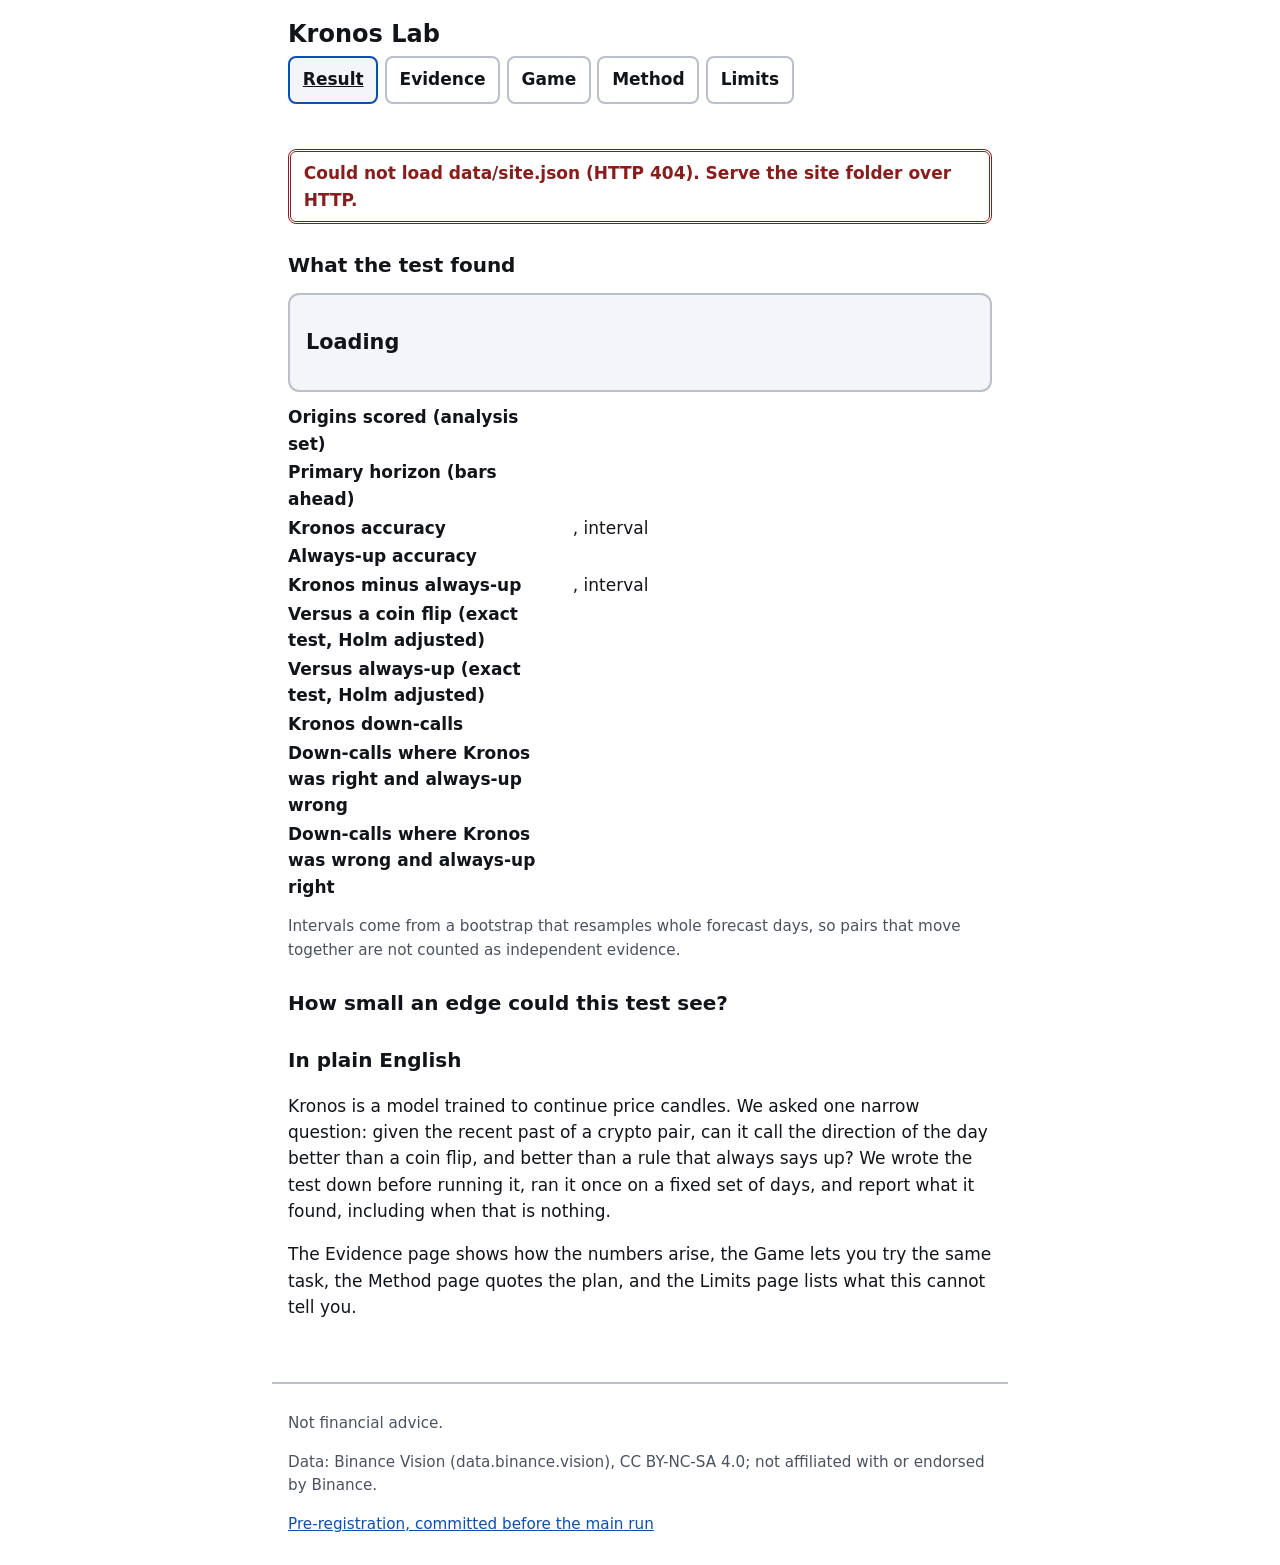
==== site/index.html @ 2440e0bf "Phase 5: static site against synthetic data Co-Authored-By: Claude Sonnet 5.5 <noreply@anthropic.com" ====
<!doctype html>
<html lang="en">
<head>
  <meta charset="utf-8">
  <meta name="viewport" content="width=device-width, initial-scale=1">
  <meta name="color-scheme" content="light dark">
  <title>Kronos Lab: result</title>
  <link rel="stylesheet" href="style.css">
  <script src="js/config.js" defer></script>
  <script src="js/common.js" defer></script>
  <script src="js/index.js" defer></script>
</head>
<body>
  <div id="synthetic-banner" role="status" hidden></div>
  <header class="site">
    <h1>Kronos Lab</h1>
    <nav aria-label="Pages">
    <a href="index.html" aria-current="page">Result</a>
    <a href="evidence.html">Evidence</a>
    <a href="game.html">Game</a>
    <a href="method.html">Method</a>
    <a href="limits.html">Limits</a>
    </nav>
  </header>
  <main>
    <p id="load-error" class="warn" role="alert" hidden></p>

    <section aria-labelledby="h-result">
      <h2 id="h-result">What the test found</h2>
      <div class="card" aria-live="polite">
        <p class="headline" id="headline-text">Loading</p>
        <p class="warn" id="underpowered" hidden>Underpowered: too few usable origins to detect small effects. Read every result with that in mind.</p>
        <p class="small" id="not-ruled-out" hidden></p>
      </div>
      <dl class="stats">
        <dt>Origins scored (analysis set)</dt><dd data-bind="headline.n" data-fmt="int"></dd>
        <dt>Primary horizon (bars ahead)</dt><dd data-bind="protocol.primary_horizon"></dd>
        <dt>Kronos accuracy</dt><dd><span data-bind="primary.accuracy" data-fmt="pct"></span>, interval <span data-bind="primary.ci_accuracy" data-fmt="ci"></span></dd>
        <dt>Always-up accuracy</dt><dd data-bind="primary.always_up_accuracy" data-fmt="pct"></dd>
        <dt>Kronos minus always-up</dt><dd><span data-bind="primary.accuracy_diff" data-fmt="pp"></span>, interval <span data-bind="primary.ci_diff" data-fmt="cipp"></span></dd>
        <dt>Versus a coin flip (exact test, Holm adjusted)</dt><dd data-bind="primary.p_h1_holm" data-fmt="p"></dd>
        <dt>Versus always-up (exact test, Holm adjusted)</dt><dd data-bind="primary.p_h2_holm" data-fmt="p"></dd>
        <dt>Kronos down-calls</dt><dd data-bind="headline.D" data-fmt="int"></dd>
        <dt>Down-calls where Kronos was right and always-up wrong</dt><dd data-bind="primary.discordant_kronos_right_alwaysup_wrong" data-fmt="int"></dd>
        <dt>Down-calls where Kronos was wrong and always-up right</dt><dd data-bind="primary.discordant_kronos_wrong_alwaysup_right" data-fmt="int"></dd>
      </dl>
      <p class="small">Intervals come from a bootstrap that resamples whole forecast days, so pairs that move together are not counted as independent evidence.</p>
    </section>
    <section aria-labelledby="h-power">
      <h2 id="h-power">How small an edge could this test see?</h2>
      <div id="power-table"></div>
      <p class="small" id="power-down"></p>
    </section>
    <section aria-labelledby="h-plain">
      <h2 id="h-plain">In plain English</h2>
      <p>Kronos is a model trained to continue price candles. We asked one narrow question: given the recent past of a crypto pair, can it call the direction of the day better than a coin flip, and better than a rule that always says up? We wrote the test down before running it, ran it once on a fixed set of days, and report what it found, including when that is nothing.</p>
      <p>The Evidence page shows how the numbers arise, the Game lets you try the same task, the Method page quotes the plan, and the Limits page lists what this cannot tell you.</p>
    </section>

  </main>
  <footer>
    <p>Not financial advice.</p>
    <p>Data: Binance Vision (data.binance.vision), CC BY-NC-SA 4.0; not affiliated with or endorsed by Binance.</p>
    <p><a data-prereg href="#">Pre-registration, committed before the main run</a></p>
  </footer>
</body>
</html>
---- site/style.css ----
/* Kronos Lab: mobile first, no external fonts or resources. Colours are never the only signal (dash patterns, labels). */
:root {
  --bg: #ffffff; --fg: #111418; --muted: #4a5260; --card: #f3f5f8; --line: #b9c0cc;
  --accent: #0b4fb3; --warn: #8a1c1c; --ok: #14633a;
  --c-kronos: #0b4fb3; --c-actual: #b3470b; --c-band: #8c97a8; --c-sample: #7a8aa8;
  --banner-bg: #b00020; --banner-fg: #ffffff;
}
@media (prefers-color-scheme: dark) {
  :root {
    --bg: #0e1116; --fg: #f1f3f6; --muted: #aab3c2; --card: #1a1f27; --line: #4b5563;
    --accent: #7db2ff; --warn: #ff9b9b; --ok: #7fd9a6;
    --c-kronos: #7db2ff; --c-actual: #ffb27a; --c-band: #9aa6b8; --c-sample: #8d9bb8;
    --banner-bg: #ff5470; --banner-fg: #1a0008;
  }
}
* { box-sizing: border-box; }
html { -webkit-text-size-adjust: 100%; }
body { margin: 0; background: var(--bg); color: var(--fg); font: 1.0625rem/1.55 system-ui, -apple-system, "Segoe UI", Roboto, sans-serif; overflow-wrap: anywhere; }
body.has-banner { padding-top: 3.2rem; }
#synthetic-banner { position: fixed; top: 0; left: 0; right: 0; z-index: 10; padding: .6rem .8rem; text-align: center; font-weight: 800; letter-spacing: .02em;
  background: var(--banner-bg); color: var(--banner-fg); border-bottom: 3px solid var(--fg); }
#synthetic-banner[hidden] { display: none; }
header.site, main, footer { max-width: 46rem; margin: 0 auto; padding: .8rem 1rem; }
header.site h1 { margin: .4rem 0 .2rem; font-size: 1.5rem; line-height: 1.25; }
nav { display: flex; flex-wrap: wrap; gap: .4rem; margin: .4rem 0 .2rem; }
nav a { display: inline-block; min-height: 44px; padding: .55rem .8rem; border: 2px solid var(--line); border-radius: .5rem; color: var(--fg); text-decoration: none; font-weight: 600; }
nav a[aria-current="page"] { border-color: var(--accent); background: var(--card); text-decoration: underline; }
a { color: var(--accent); }
h2 { font-size: 1.25rem; margin: 1.6rem 0 .5rem; }
h3 { font-size: 1.05rem; margin: 1.1rem 0 .3rem; }
.card { background: var(--card); border: 2px solid var(--line); border-radius: .7rem; padding: .8rem 1rem; margin: .8rem 0; }
.headline { font-size: 1.3rem; font-weight: 800; line-height: 1.3; }
.badge { display: inline-block; padding: .05rem .5rem; margin-left: .4rem; border: 2px dashed var(--muted); border-radius: .4rem; font-size: .85rem; font-weight: 700; color: var(--muted); white-space: nowrap; }
.badge.primary { border-style: solid; color: var(--ok); }
.warn { border: 3px double var(--warn); color: var(--warn); font-weight: 800; padding: .5rem .8rem; border-radius: .5rem; }
.warn[hidden], [hidden] { display: none !important; }
dl.stats { display: grid; grid-template-columns: 1fr; gap: .15rem .8rem; margin: .4rem 0; }
dl.stats dt { font-weight: 700; margin-top: .45rem; }
dl.stats dd { margin: 0; }
.tablewrap { overflow-x: auto; -webkit-overflow-scrolling: touch; }
table { border-collapse: collapse; width: 100%; font-size: .95rem; }
th, td { border: 1px solid var(--line); padding: .35rem .5rem; text-align: left; vertical-align: top; }
th { background: var(--card); }
td.num, th.num { text-align: right; font-variant-numeric: tabular-nums; }
tr.primary-row td { font-weight: 700; }
select, button, .btn { font: inherit; color: var(--fg); background: var(--bg); border: 2px solid var(--fg); border-radius: .6rem; min-height: 48px; min-width: 48px; padding: .5rem 1rem; }
button { cursor: pointer; font-weight: 800; }
button:focus-visible, select:focus-visible, a:focus-visible { outline: 4px solid var(--accent); outline-offset: 2px; }
button.call { min-width: 7rem; flex: 1 1 8rem; }
.row { display: flex; flex-wrap: wrap; gap: .6rem; margin: .6rem 0; }
svg.chart { display: block; width: 100%; height: auto; background: var(--bg); border: 2px solid var(--line); border-radius: .5rem; }
svg text { fill: var(--fg); font: .8rem system-ui, sans-serif; }
svg .axis { stroke: var(--muted); stroke-width: 1; }
svg .grid { stroke: var(--line); stroke-width: 1; stroke-dasharray: 1 4; }
svg .s-sample { fill: none; stroke: var(--c-sample); stroke-width: 1.2; stroke-dasharray: 2 3; opacity: .85; }
svg .s-mean { fill: none; stroke: var(--c-kronos); stroke-width: 3.2; }
svg .s-actual { fill: none; stroke: var(--c-actual); stroke-width: 3.2; stroke-dasharray: 9 3 2 3; }
svg .s-zero { fill: none; stroke: var(--muted); stroke-width: 1.4; stroke-dasharray: 5 4; }
svg .s-band { fill: var(--c-band); opacity: .3; stroke: none; }
svg .s-bandedge { fill: none; stroke: var(--c-band); stroke-width: 1.6; stroke-dasharray: 6 3; }
svg .s-median { fill: none; stroke: var(--c-band); stroke-width: 1.4; stroke-dasharray: 1 4; }
svg .candle-up { fill: var(--bg); stroke: var(--fg); stroke-width: 1.2; }
svg .candle-down { fill: var(--fg); stroke: var(--fg); stroke-width: 1.2; }
svg .wick { stroke: var(--fg); stroke-width: 1.2; }
svg .divider { stroke: var(--muted); stroke-width: 1.4; stroke-dasharray: 3 3; }
ul.legend { list-style: none; padding: 0; margin: .5rem 0; display: grid; gap: .3rem; }
ul.legend li { display: flex; align-items: center; gap: .6rem; }
ul.legend svg { width: 3.2rem; height: .9rem; flex: none; }
ul.legend svg line { stroke-width: 3; }
.tallies { display: grid; grid-template-columns: repeat(3, 1fr); gap: .5rem; text-align: center; }
.tallies div { border: 2px solid var(--line); border-radius: .5rem; padding: .4rem; }
.tallies strong { display: block; font-size: 1.4rem; }
footer { border-top: 2px solid var(--line); margin-top: 2rem; color: var(--muted); font-size: .95rem; }
.small { font-size: .95rem; color: var(--muted); }
@media (min-width: 40rem) { dl.stats { grid-template-columns: 17rem 1fr; } dl.stats dt { margin-top: 0; } }
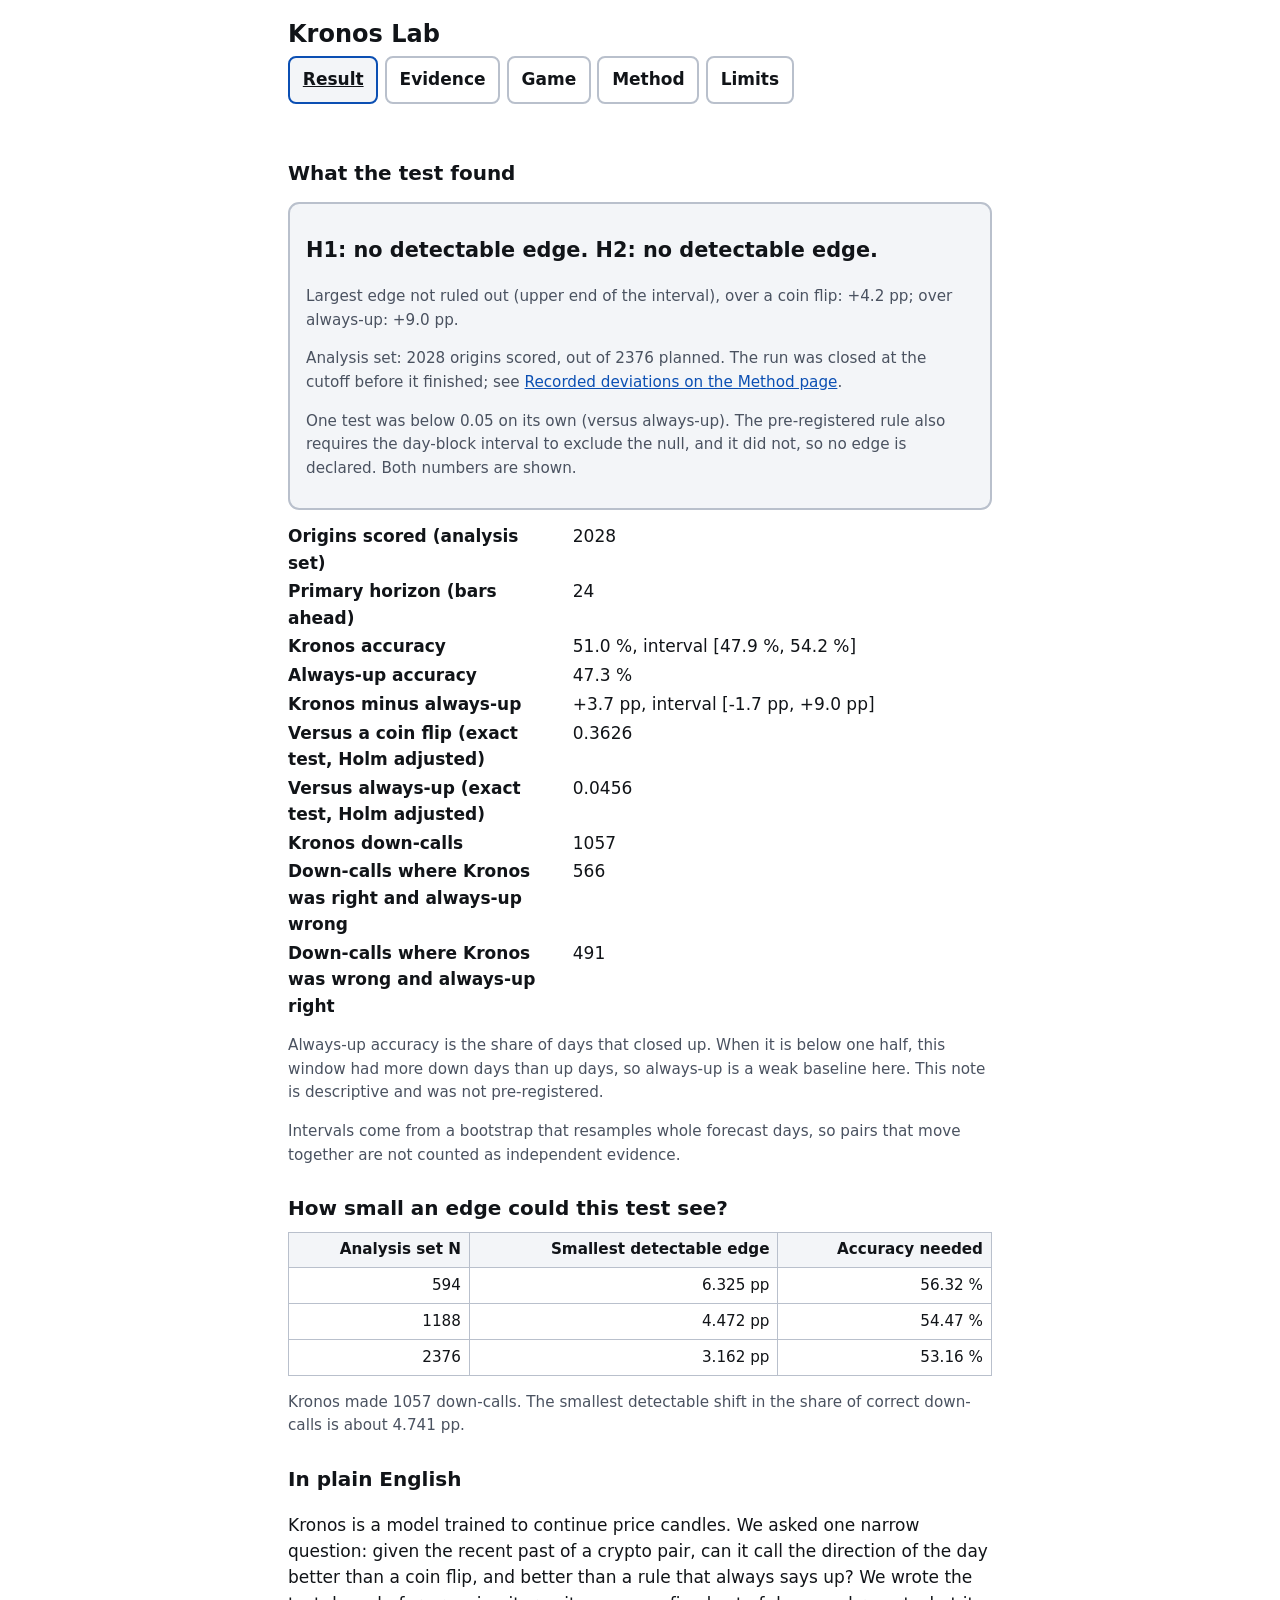
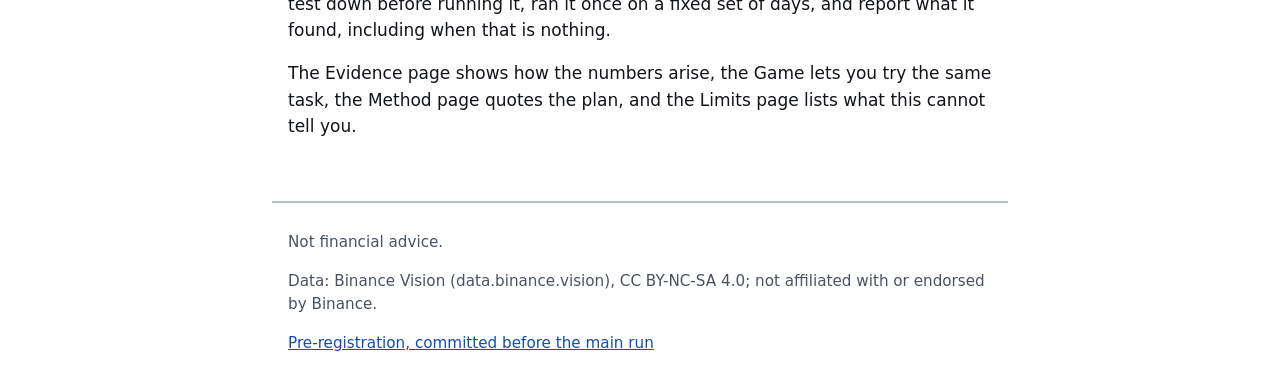
==== commit 404f1c6b: "Phase 7c: site built from real results Co-Authored-By: Claude Sonnet 5.5 <noreply@anthropic.com>" ====
--- a/site/index.html
+++ b/site/index.html
@@ -8,6 +8,7 @@
   <link rel="stylesheet" href="style.css">
   <script src="js/config.js" defer></script>
   <script src="js/common.js" defer></script>
+  <script src="js/notes.js" defer></script>
   <script src="js/index.js" defer></script>
 </head>
 <body>
@@ -31,6 +32,8 @@
         <p class="headline" id="headline-text">Loading</p>
         <p class="warn" id="underpowered" hidden>Underpowered: too few usable origins to detect small effects. Read every result with that in mind.</p>
         <p class="small" id="not-ruled-out" hidden></p>
+        <p class="small" id="analysis-set" hidden></p>
+        <p class="small" id="note-holm" hidden></p>
       </div>
       <dl class="stats">
         <dt>Origins scored (analysis set)</dt><dd data-bind="headline.n" data-fmt="int"></dd>
@@ -44,6 +47,7 @@
         <dt>Down-calls where Kronos was right and always-up wrong</dt><dd data-bind="primary.discordant_kronos_right_alwaysup_wrong" data-fmt="int"></dd>
         <dt>Down-calls where Kronos was wrong and always-up right</dt><dd data-bind="primary.discordant_kronos_wrong_alwaysup_right" data-fmt="int"></dd>
       </dl>
+      <p class="small" id="note-alwaysup" hidden></p>
       <p class="small">Intervals come from a bootstrap that resamples whole forecast days, so pairs that move together are not counted as independent evidence.</p>
     </section>
     <section aria-labelledby="h-power">
--- a/site/style.css
+++ b/site/style.css
@@ -16,8 +16,7 @@
 * { box-sizing: border-box; }
 html { -webkit-text-size-adjust: 100%; }
 body { margin: 0; background: var(--bg); color: var(--fg); font: 1.0625rem/1.55 system-ui, -apple-system, "Segoe UI", Roboto, sans-serif; overflow-wrap: anywhere; }
-body.has-banner { padding-top: 3.2rem; }
-#synthetic-banner { position: fixed; top: 0; left: 0; right: 0; z-index: 10; padding: .6rem .8rem; text-align: center; font-weight: 800; letter-spacing: .02em;
+#synthetic-banner { position: sticky; top: 0; z-index: 10; padding: .6rem .8rem; text-align: center; font-weight: 800; letter-spacing: .02em;
   background: var(--banner-bg); color: var(--banner-fg); border-bottom: 3px solid var(--fg); }
 #synthetic-banner[hidden] { display: none; }
 header.site, main, footer { max-width: 46rem; margin: 0 auto; padding: .8rem 1rem; }
@@ -37,7 +36,12 @@
 dl.stats { display: grid; grid-template-columns: 1fr; gap: .15rem .8rem; margin: .4rem 0; }
 dl.stats dt { font-weight: 700; margin-top: .45rem; }
 dl.stats dd { margin: 0; }
-.tablewrap { overflow-x: auto; -webkit-overflow-scrolling: touch; }
+.tablewrap { overflow-x: auto; -webkit-overflow-scrolling: touch; max-width: 100%; }
+main { min-width: 0; }
+table.wide { min-width: 36rem; }
+table.wide th, table.wide td { white-space: nowrap; }
+table.sticky-first th:first-child, table.sticky-first td:first-child { position: sticky; left: 0; background: var(--card); z-index: 1; border-right: 2px solid var(--line); }
+.mono { font-family: ui-monospace, SFMono-Regular, Menlo, Consolas, monospace; font-size: .85rem; overflow-wrap: anywhere; }
 table { border-collapse: collapse; width: 100%; font-size: .95rem; }
 th, td { border: 1px solid var(--line); padding: .35rem .5rem; text-align: left; vertical-align: top; }
 th { background: var(--card); }
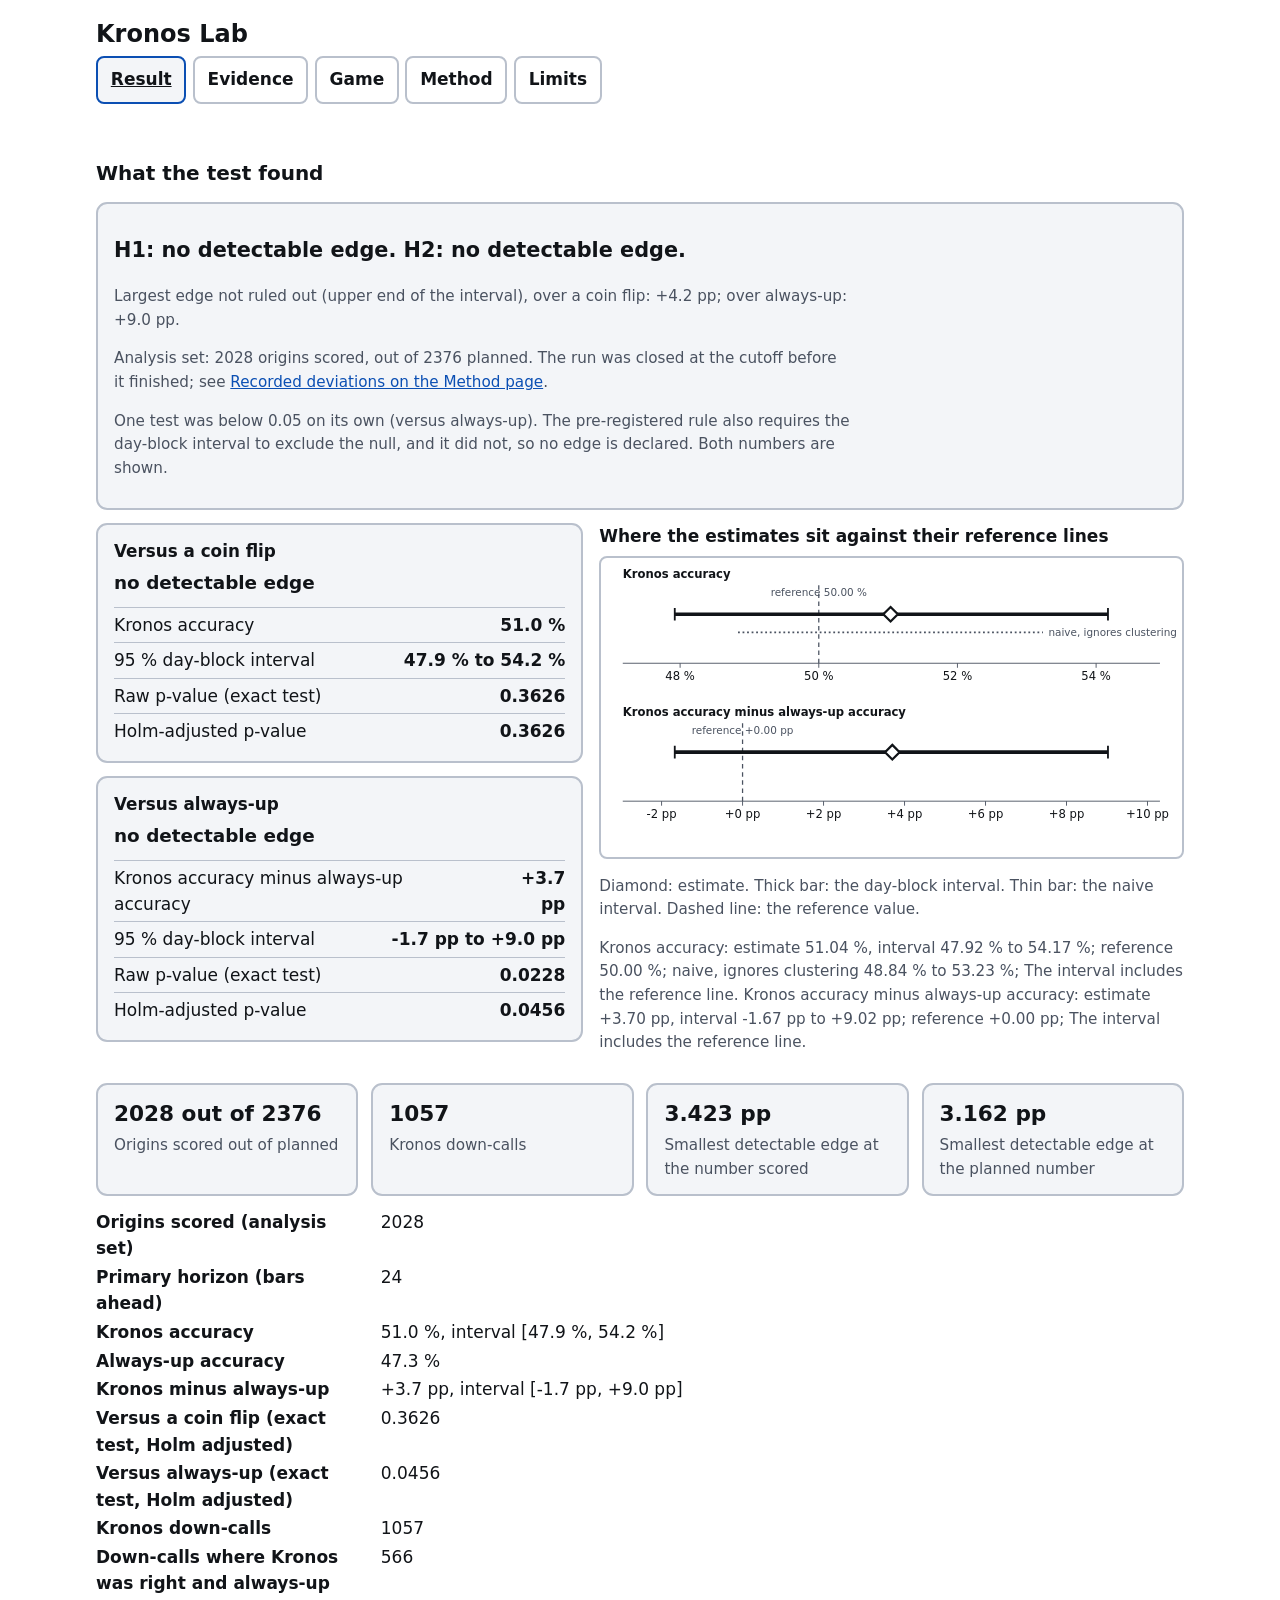
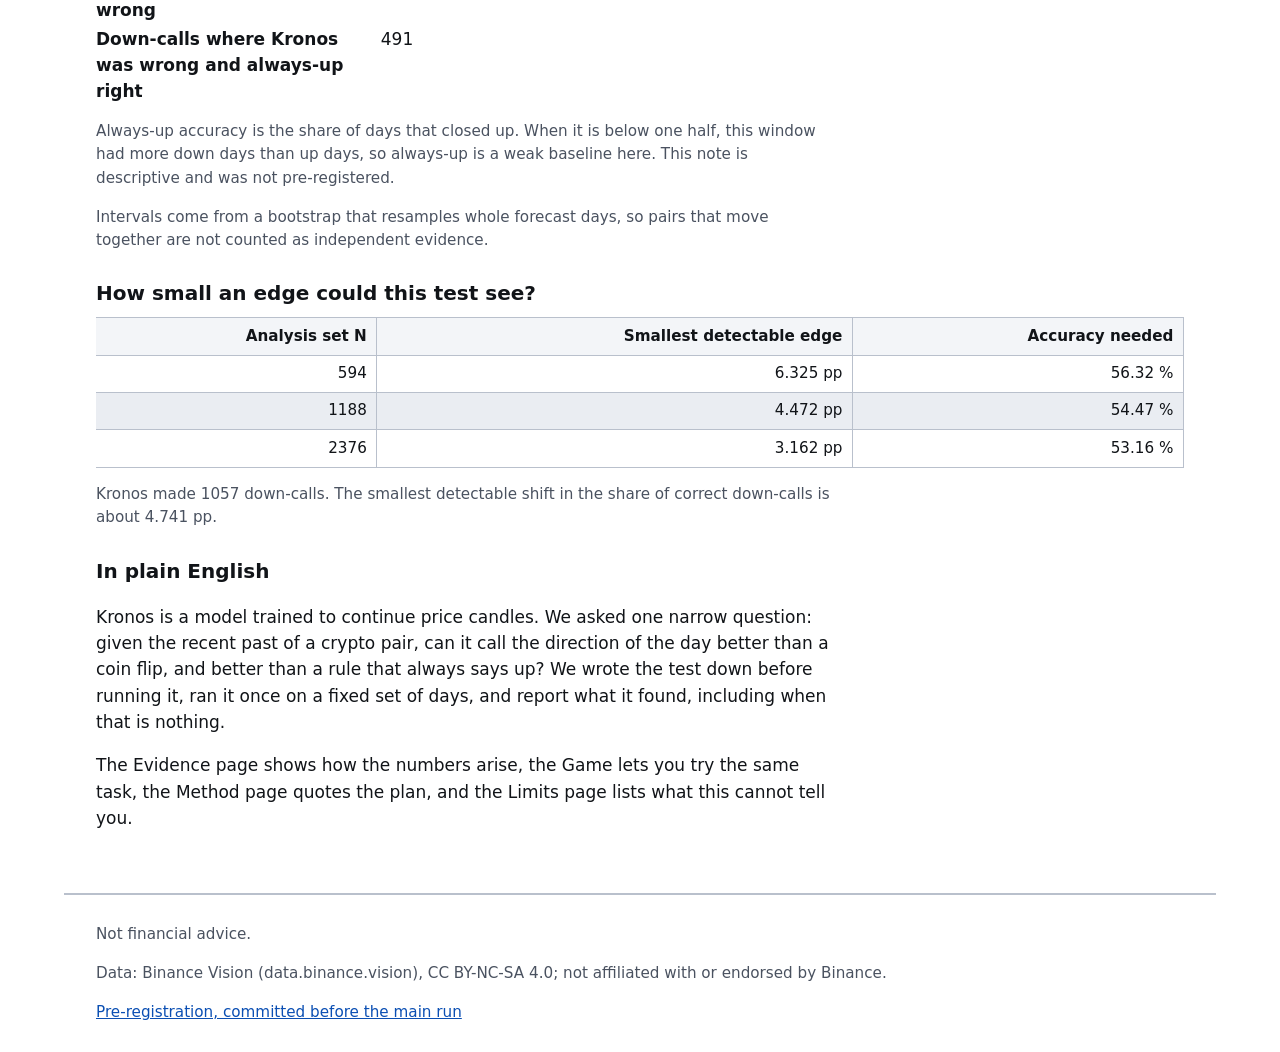
==== commit 3b2a55ae: "Phase 7d: CSV export and site polish Co-Authored-By: Claude Sonnet 5.5 <noreply@anthropic.com>" ====
--- a/site/index.html
+++ b/site/index.html
@@ -8,7 +8,10 @@
   <link rel="stylesheet" href="style.css">
   <script src="js/config.js" defer></script>
   <script src="js/common.js" defer></script>
+  <script src="js/svg.js" defer></script>
+  <script src="js/plot.js" defer></script>
   <script src="js/notes.js" defer></script>
+  <script src="js/text.js" defer></script>
   <script src="js/index.js" defer></script>
 </head>
 <body>
@@ -35,6 +38,16 @@
         <p class="small" id="analysis-set" hidden></p>
         <p class="small" id="note-holm" hidden></p>
       </div>
+      <div class="hero">
+        <div id="verdicts" class="verdicts"></div>
+        <figure class="plotcard">
+          <figcaption id="plot-title" class="plot-caption"></figcaption>
+          <div id="interval-plot"></div>
+          <p class="small" id="plot-note"></p>
+          <p class="small" id="interval-alt"></p>
+        </figure>
+      </div>
+      <div id="statcards" class="statcards"></div>
       <dl class="stats">
         <dt>Origins scored (analysis set)</dt><dd data-bind="headline.n" data-fmt="int"></dd>
         <dt>Primary horizon (bars ahead)</dt><dd data-bind="protocol.primary_horizon"></dd>
--- a/site/style.css
+++ b/site/style.css
@@ -1,13 +1,13 @@
 /* Kronos Lab: mobile first, no external fonts or resources. Colours are never the only signal (dash patterns, labels). */
 :root {
-  --bg: #ffffff; --fg: #111418; --muted: #4a5260; --card: #f3f5f8; --line: #b9c0cc;
+  --bg: #ffffff; --fg: #111418; --muted: #4a5260; --card: #f3f5f8; --zebra: #eaedf2; --line: #b9c0cc;
   --accent: #0b4fb3; --warn: #8a1c1c; --ok: #14633a;
   --c-kronos: #0b4fb3; --c-actual: #b3470b; --c-band: #8c97a8; --c-sample: #7a8aa8;
   --banner-bg: #b00020; --banner-fg: #ffffff;
 }
 @media (prefers-color-scheme: dark) {
   :root {
-    --bg: #0e1116; --fg: #f1f3f6; --muted: #aab3c2; --card: #1a1f27; --line: #4b5563;
+    --bg: #0e1116; --fg: #f1f3f6; --muted: #aab3c2; --card: #1a1f27; --zebra: #232a35; --line: #4b5563;
     --accent: #7db2ff; --warn: #ff9b9b; --ok: #7fd9a6;
     --c-kronos: #7db2ff; --c-actual: #ffb27a; --c-band: #9aa6b8; --c-sample: #8d9bb8;
     --banner-bg: #ff5470; --banner-fg: #1a0008;
@@ -19,7 +19,10 @@
 #synthetic-banner { position: sticky; top: 0; z-index: 10; padding: .6rem .8rem; text-align: center; font-weight: 800; letter-spacing: .02em;
   background: var(--banner-bg); color: var(--banner-fg); border-bottom: 3px solid var(--fg); }
 #synthetic-banner[hidden] { display: none; }
-header.site, main, footer { max-width: 46rem; margin: 0 auto; padding: .8rem 1rem; }
+header.site, main, footer { max-width: 72rem; margin: 0 auto; padding: .8rem 1rem; }
+@media (min-width: 48rem) { header.site, main, footer { padding-left: 2rem; padding-right: 2rem; } }
+main p, main li, main dd { max-width: 46rem; }
+h1 { line-height: 1.2; }
 header.site h1 { margin: .4rem 0 .2rem; font-size: 1.5rem; line-height: 1.25; }
 nav { display: flex; flex-wrap: wrap; gap: .4rem; margin: .4rem 0 .2rem; }
 nav a { display: inline-block; min-height: 44px; padding: .55rem .8rem; border: 2px solid var(--line); border-radius: .5rem; color: var(--fg); text-decoration: none; font-weight: 600; }
@@ -30,23 +33,46 @@
 .card { background: var(--card); border: 2px solid var(--line); border-radius: .7rem; padding: .8rem 1rem; margin: .8rem 0; }
 .headline { font-size: 1.3rem; font-weight: 800; line-height: 1.3; }
 .badge { display: inline-block; padding: .05rem .5rem; margin-left: .4rem; border: 2px dashed var(--muted); border-radius: .4rem; font-size: .85rem; font-weight: 700; color: var(--muted); white-space: nowrap; }
-.badge.primary { border-style: solid; color: var(--ok); }
+.badge.primary { border-style: solid; border-color: var(--fg); color: var(--fg); background: var(--card); }
 .warn { border: 3px double var(--warn); color: var(--warn); font-weight: 800; padding: .5rem .8rem; border-radius: .5rem; }
 .warn[hidden], [hidden] { display: none !important; }
 dl.stats { display: grid; grid-template-columns: 1fr; gap: .15rem .8rem; margin: .4rem 0; }
 dl.stats dt { font-weight: 700; margin-top: .45rem; }
 dl.stats dd { margin: 0; }
-.tablewrap { overflow-x: auto; -webkit-overflow-scrolling: touch; max-width: 100%; }
+.tablewrap { overflow: auto; -webkit-overflow-scrolling: touch; max-width: 100%; max-height: 70vh; }
 main { min-width: 0; }
+table { border-collapse: separate; border-spacing: 0; width: 100%; font-size: .95rem; font-variant-numeric: tabular-nums; }
+th, td { border-bottom: 1px solid var(--line); border-right: 1px solid var(--line); padding: .4rem .6rem; text-align: left; vertical-align: top; background: var(--row, var(--bg)); }
+thead th { position: sticky; top: 0; z-index: 2; background: var(--card); border-top: 1px solid var(--line); }
+tbody tr:nth-child(even) { --row: var(--zebra); }
+td.num, th.num { text-align: right; }
+tr.primary-row td { font-weight: 700; }
 table.wide { min-width: 36rem; }
 table.wide th, table.wide td { white-space: nowrap; }
-table.sticky-first th:first-child, table.sticky-first td:first-child { position: sticky; left: 0; background: var(--card); z-index: 1; border-right: 2px solid var(--line); }
+table.sticky-first th:first-child, table.sticky-first td:first-child { position: sticky; left: 0; z-index: 1; border-right: 2px solid var(--line); }
+table.sticky-first thead th:first-child { z-index: 3; }
 .mono { font-family: ui-monospace, SFMono-Regular, Menlo, Consolas, monospace; font-size: .85rem; overflow-wrap: anywhere; }
-table { border-collapse: collapse; width: 100%; font-size: .95rem; }
-th, td { border: 1px solid var(--line); padding: .35rem .5rem; text-align: left; vertical-align: top; }
-th { background: var(--card); }
-td.num, th.num { text-align: right; font-variant-numeric: tabular-nums; }
-tr.primary-row td { font-weight: 700; }
+/* result page */
+.hero { display: grid; gap: 1rem; margin: .8rem 0; }
+@media (min-width: 48rem) { .hero { grid-template-columns: minmax(0, 1fr) minmax(0, 1.2fr); align-items: start; } }
+.verdicts { display: grid; gap: .8rem; }
+.verdict { margin: 0; }
+.verdict h3 { margin-top: 0; }
+.verdict .decision { font-size: 1.15rem; font-weight: 800; margin: .2rem 0 .6rem; }
+.kv { display: flex; justify-content: space-between; gap: 1rem; padding: .25rem 0; border-top: 1px solid var(--line); font-variant-numeric: tabular-nums; }
+.kv .v { font-weight: 700; text-align: right; }
+.plotcard { margin: 0; }
+.plot-caption { font-weight: 700; margin-bottom: .4rem; }
+.statcards { display: grid; grid-template-columns: repeat(auto-fit, minmax(13rem, 1fr)); gap: .8rem; margin: .8rem 0; }
+.stat { display: flex; flex-direction: column; gap: .2rem; margin: 0; }
+.statval { font-size: 1.35rem; font-weight: 800; font-variant-numeric: tabular-nums; }
+.statlabel { color: var(--muted); font-size: .95rem; }
+svg .ci-main { stroke: var(--fg); stroke-width: 4; }
+svg .ci-cap { stroke: var(--fg); stroke-width: 2; }
+svg .ci-naive { stroke: var(--muted); stroke-width: 2; stroke-dasharray: 2 3; }
+svg .ci-point { fill: var(--bg); stroke: var(--fg); stroke-width: 2.5; }
+svg .plot-title { font-weight: 700; }
+svg .plot-ref, svg .plot-note { fill: var(--muted); font-size: .72rem; }
 select, button, .btn { font: inherit; color: var(--fg); background: var(--bg); border: 2px solid var(--fg); border-radius: .6rem; min-height: 48px; min-width: 48px; padding: .5rem 1rem; }
 button { cursor: pointer; font-weight: 800; }
 button:focus-visible, select:focus-visible, a:focus-visible { outline: 4px solid var(--accent); outline-offset: 2px; }
@@ -77,3 +103,16 @@
 footer { border-top: 2px solid var(--line); margin-top: 2rem; color: var(--muted); font-size: .95rem; }
 .small { font-size: .95rem; color: var(--muted); }
 @media (min-width: 40rem) { dl.stats { grid-template-columns: 17rem 1fr; } dl.stats dt { margin-top: 0; } }
+
+@media (prefers-reduced-motion: reduce) { *, *::before, *::after { animation: none !important; transition: none !important; scroll-behavior: auto !important; } }
+@media print {
+  :root { --bg: #fff; --fg: #000; --muted: #333; --card: #fff; --zebra: #f0f0f0; --line: #777; }
+  nav, .row, select, button, .btn, #downloads { display: none !important; }
+  #synthetic-banner { position: static; }
+  .tablewrap { overflow: visible; max-height: none; }
+  table.wide { min-width: 0; }
+  table.wide th, table.wide td { white-space: normal; }
+  .hero { display: block; }
+  .card, figure, tr { break-inside: avoid; }
+  body { font-size: 11pt; }
+}
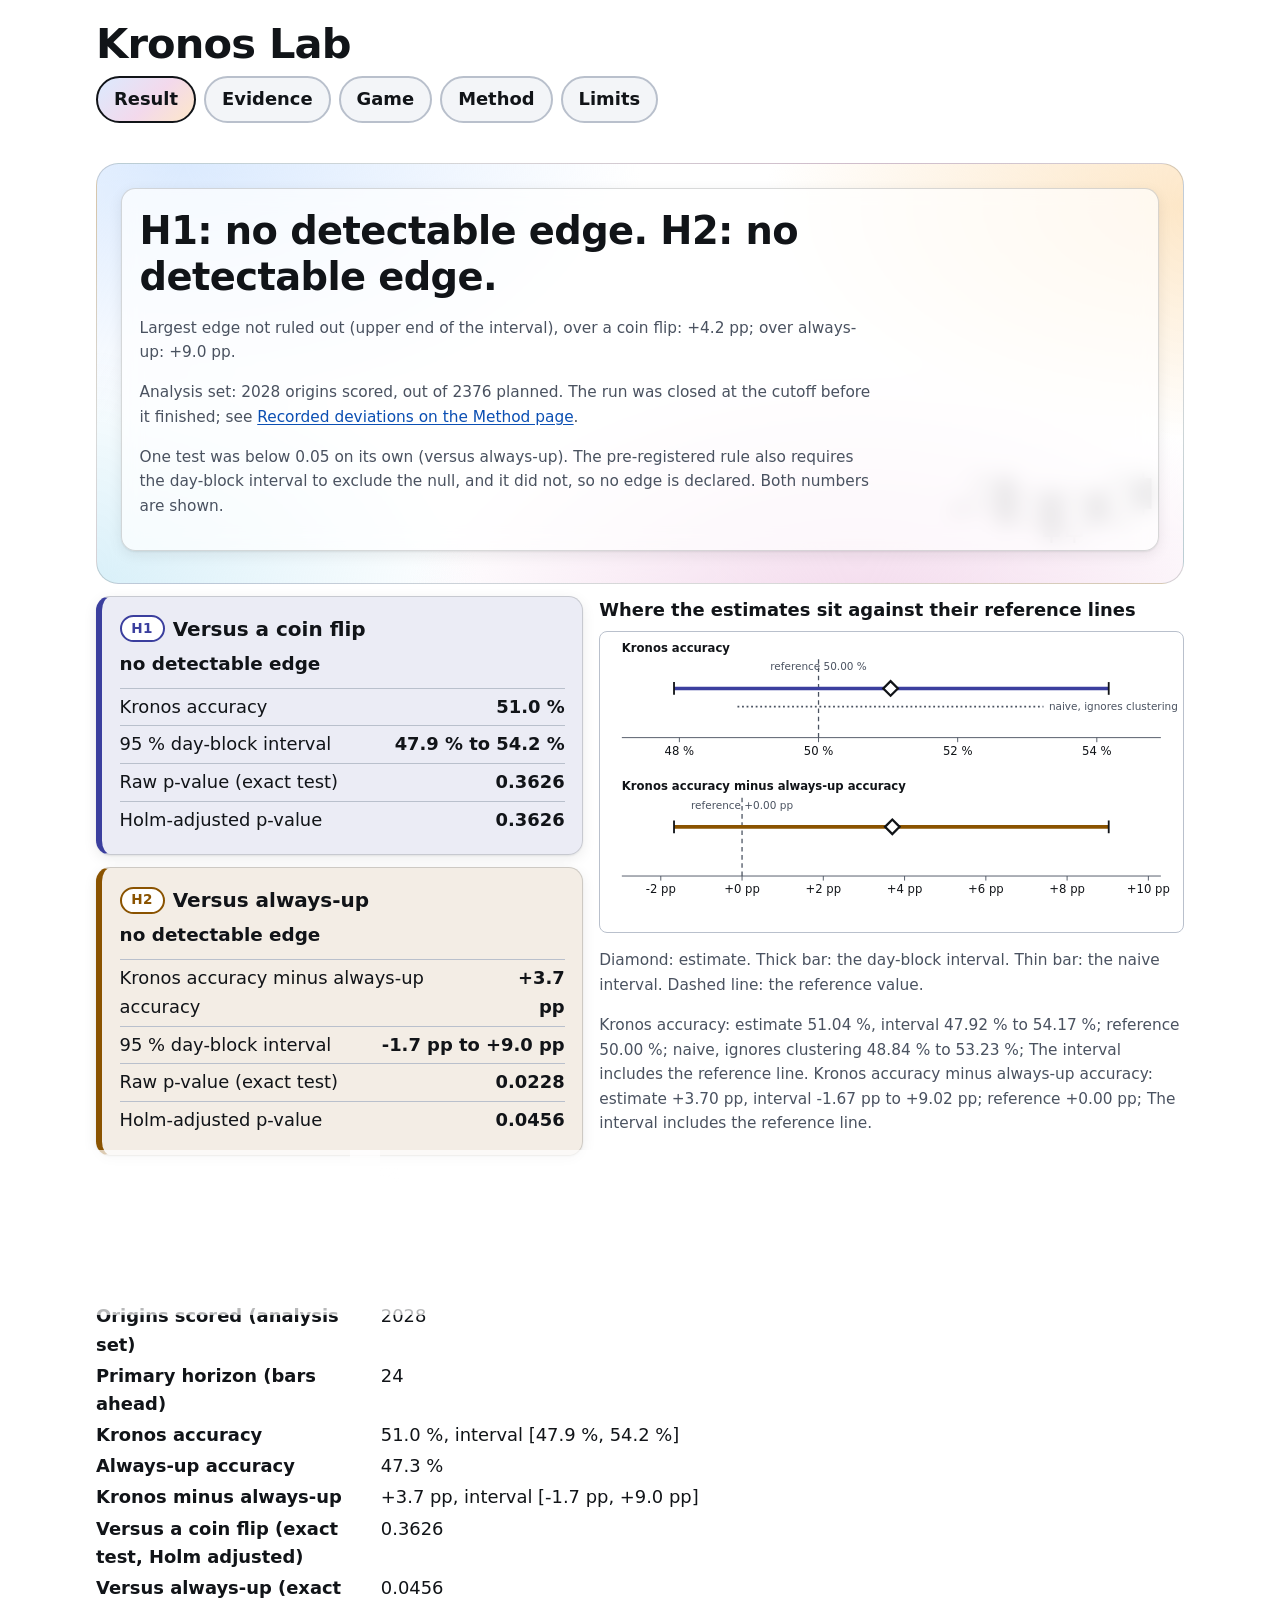
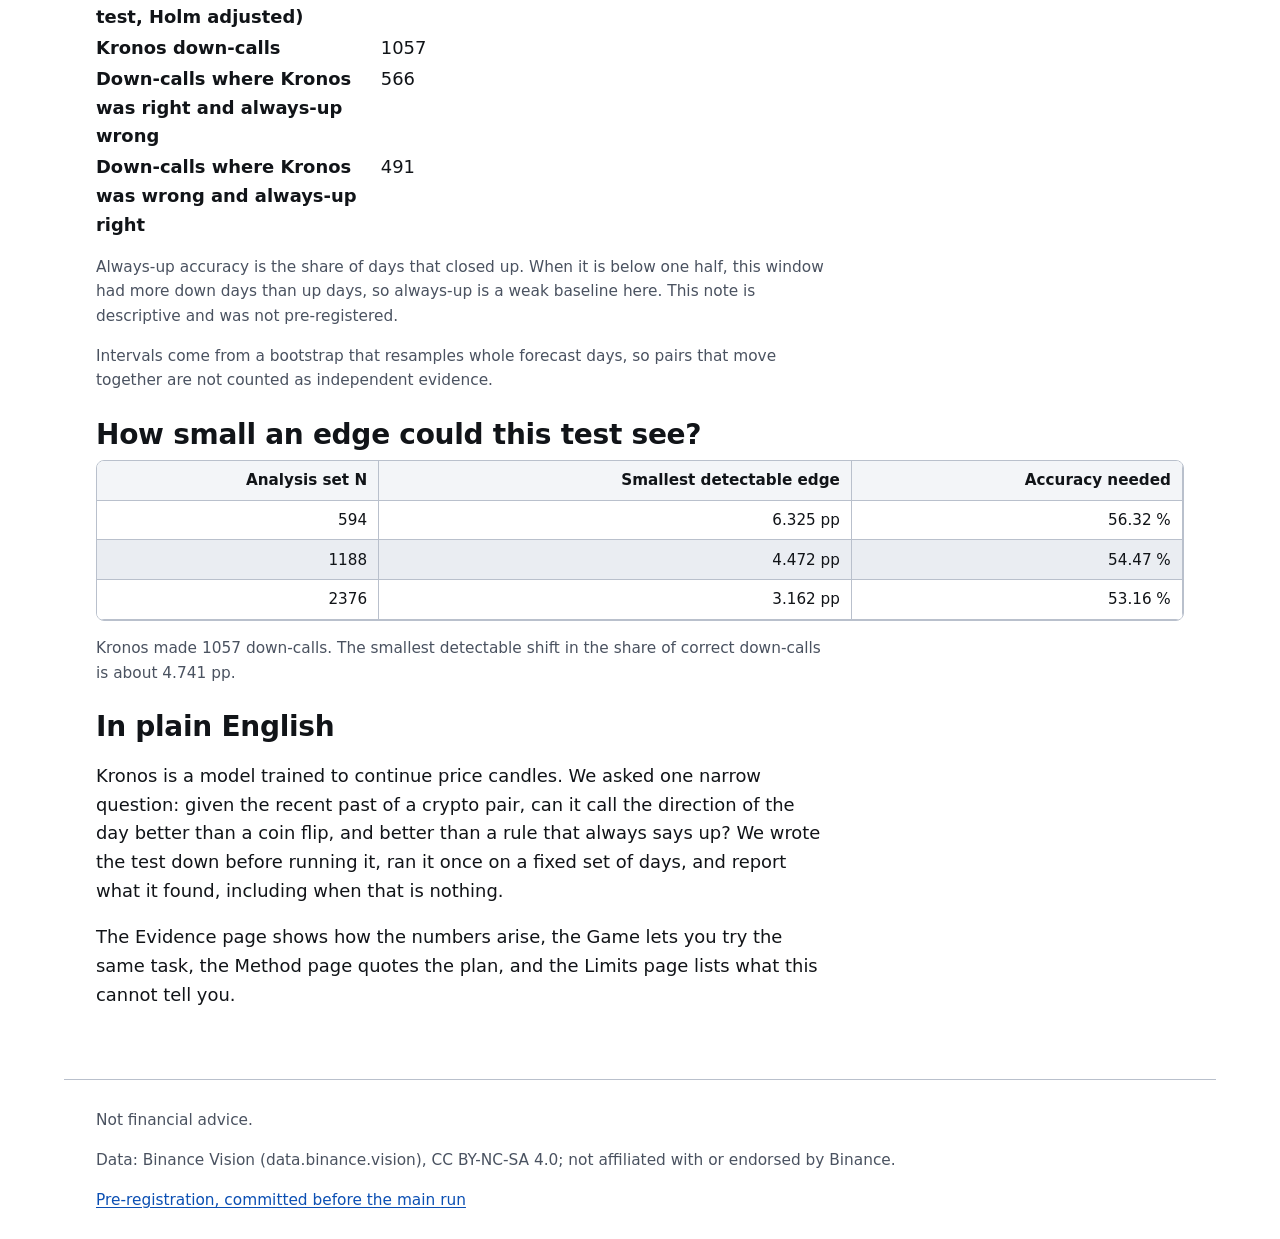
==== commit d4cf980b: "Phase 7e: visual redesign Co-Authored-By: Claude Sonnet 5.5 <noreply@anthropic.com>" ====
--- a/site/index.html
+++ b/site/index.html
@@ -30,13 +30,17 @@
     <p id="load-error" class="warn" role="alert" hidden></p>
 
     <section aria-labelledby="h-result">
-      <h2 id="h-result">What the test found</h2>
+      <h2 id="h-result" class="sr-only">What the test found</h2>
+      <div class="hero-band">
+        <!-- motif closes: 0 2 -1 1 -2 1 -1 2 0 (palindromic, so symmetric about its start and end value; start equals end; no trend) -->
+        <svg class="motif" viewBox="0 0 136 80" aria-hidden="true" focusable="false"><g data-close="0"><line class="wick" x1="14" x2="14" y1="36.0" y2="44.0"/><rect class="candle-down" x="10" y="40" width="8" height="2"/></g><g data-close="2"><line class="wick" x1="27" x2="27" y1="20.0" y2="44.0"/><rect class="candle-up" x="23" y="24" width="8" height="16"/></g><g data-close="-1"><line class="wick" x1="40" x2="40" y1="20.0" y2="52.0"/><rect class="candle-down" x="36" y="24" width="8" height="24"/></g><g data-close="1"><line class="wick" x1="53" x2="53" y1="28.0" y2="52.0"/><rect class="candle-up" x="49" y="32" width="8" height="16"/></g><g data-close="-2"><line class="wick" x1="66" x2="66" y1="28.0" y2="60.0"/><rect class="candle-down" x="62" y="32" width="8" height="24"/></g><g data-close="1"><line class="wick" x1="79" x2="79" y1="28.0" y2="60.0"/><rect class="candle-up" x="75" y="32" width="8" height="24"/></g><g data-close="-1"><line class="wick" x1="92" x2="92" y1="28.0" y2="52.0"/><rect class="candle-down" x="88" y="32" width="8" height="16"/></g><g data-close="2"><line class="wick" x1="105" x2="105" y1="20.0" y2="52.0"/><rect class="candle-up" x="101" y="24" width="8" height="24"/></g><g data-close="0"><line class="wick" x1="118" x2="118" y1="20.0" y2="44.0"/><rect class="candle-down" x="114" y="24" width="8" height="16"/></g></svg>
       <div class="card" aria-live="polite">
         <p class="headline" id="headline-text">Loading</p>
         <p class="warn" id="underpowered" hidden>Underpowered: too few usable origins to detect small effects. Read every result with that in mind.</p>
         <p class="small" id="not-ruled-out" hidden></p>
         <p class="small" id="analysis-set" hidden></p>
         <p class="small" id="note-holm" hidden></p>
+      </div>
       </div>
       <div class="hero">
         <div id="verdicts" class="verdicts"></div>
--- a/site/style.css
+++ b/site/style.css
@@ -1,49 +1,124 @@
-/* Kronos Lab: mobile first, no external fonts or resources. Colours are never the only signal (dash patterns, labels). */
+/* Kronos Lab. Mobile first; system fonts only; no external resources.
+   Colour encodes IDENTITY (a trading pair, or the H1/H2 label), never an outcome. No green/red win-lose styling.
+   Colour is never the only signal: chips carry text, series differ by dash/shape, candles by hollow vs filled. */
 :root {
   --bg: #ffffff; --fg: #111418; --muted: #4a5260; --card: #f3f5f8; --zebra: #eaedf2; --line: #b9c0cc;
-  --accent: #0b4fb3; --warn: #8a1c1c; --ok: #14633a;
-  --c-kronos: #0b4fb3; --c-actual: #b3470b; --c-band: #8c97a8; --c-sample: #7a8aa8;
+  --accent: #0b4fb3; --warn: #8a1c1c;
   --banner-bg: #b00020; --banner-fg: #ffffff;
+  /* pair identity hues (colour-blind-safe family, no green, no red-orange) */
+  --pair-btc: #0b5fa5; --pair-eth: #1c94c8; --pair-sol: #b8478f; --pair-xrp: #c26a00; --pair-bnb: #8a7a00; --pair-doge: #6a4bb5;
+  /* test labels */
+  --h1: #3b3f9e; --h2: #8a5300;
+  --chip-mix: 14%; --tint-mix: 10%;
+  /* hero mesh (decorative tints) */
+  --mesh-1: #dbeafe; --mesh-2: #fde7c8; --mesh-3: #f3d9ec; --mesh-4: #d9f0f9;
+  --glass-bg: rgba(255, 255, 255, .70); --glass-line: rgba(17, 20, 24, .16);
+  --sh-1: 0 1px 2px rgba(17, 20, 24, .08), 0 4px 14px rgba(17, 20, 24, .08); --sh-2: 0 2px 4px rgba(17, 20, 24, .10), 0 12px 32px rgba(17, 20, 24, .14);
+  --ring: #0b4fb3;
+  --s-1: .25rem; --s-2: .5rem; --s-3: .75rem; --s-4: 1rem; --s-5: 1.5rem; --s-6: 2.5rem;
+  --r-1: .5rem; --r-2: .9rem; --r-3: 1.4rem;
+  --t-body: clamp(1rem, .96rem + .2vw, 1.125rem); --t-small: clamp(.9rem, .88rem + .1vw, .975rem);
+  --t-h1: clamp(1.7rem, 1.3rem + 2vw, 2.6rem); --t-h2: clamp(1.3rem, 1.15rem + .8vw, 1.75rem); --t-h3: clamp(1.1rem, 1.05rem + .3vw, 1.25rem);
+  --t-hero: clamp(1.5rem, 1.2rem + 1.6vw, 2.4rem);
 }
 @media (prefers-color-scheme: dark) {
   :root {
     --bg: #0e1116; --fg: #f1f3f6; --muted: #aab3c2; --card: #1a1f27; --zebra: #232a35; --line: #4b5563;
-    --accent: #7db2ff; --warn: #ff9b9b; --ok: #7fd9a6;
-    --c-kronos: #7db2ff; --c-actual: #ffb27a; --c-band: #9aa6b8; --c-sample: #8d9bb8;
+    --accent: #7db2ff; --warn: #ff9b9b;
     --banner-bg: #ff5470; --banner-fg: #1a0008;
+    --pair-btc: #5c9ceb; --pair-eth: #8adcf2; --pair-sol: #f29bcf; --pair-xrp: #f5a640; --pair-bnb: #d8c23c; --pair-doge: #b79cf0;
+    --h1: #aeb2ff; --h2: #f0b462;
+    --chip-mix: 22%; --tint-mix: 16%;
+    --mesh-1: #1b2a44; --mesh-2: #3a2a14; --mesh-3: #34203a; --mesh-4: #12303b;
+    --glass-bg: rgba(26, 31, 39, .72); --glass-line: rgba(241, 243, 246, .22);
+    --sh-1: 0 1px 2px rgba(0, 0, 0, .5), 0 4px 14px rgba(0, 0, 0, .4); --sh-2: 0 2px 4px rgba(0, 0, 0, .55), 0 12px 32px rgba(0, 0, 0, .5);
+    --ring: #7db2ff;
   }
 }
 * { box-sizing: border-box; }
-html { -webkit-text-size-adjust: 100%; }
-body { margin: 0; background: var(--bg); color: var(--fg); font: 1.0625rem/1.55 system-ui, -apple-system, "Segoe UI", Roboto, sans-serif; overflow-wrap: anywhere; }
-#synthetic-banner { position: sticky; top: 0; z-index: 10; padding: .6rem .8rem; text-align: center; font-weight: 800; letter-spacing: .02em;
+html { -webkit-text-size-adjust: 100%; scroll-behavior: smooth; scroll-padding-top: 5rem; }
+body { margin: 0; background: var(--bg); color: var(--fg); font: var(--t-body)/1.6 system-ui, -apple-system, "Segoe UI", Roboto, "Helvetica Neue", sans-serif; overflow-wrap: anywhere; }
+.sr-only { position: absolute; width: 1px; height: 1px; margin: -1px; padding: 0; overflow: hidden; clip: rect(0 0 0 0); white-space: nowrap; border: 0; }
+#synthetic-banner { position: sticky; top: 0; z-index: 20; padding: .6rem .8rem; text-align: center; font-weight: 800; letter-spacing: .02em;
   background: var(--banner-bg); color: var(--banner-fg); border-bottom: 3px solid var(--fg); }
 #synthetic-banner[hidden] { display: none; }
-header.site, main, footer { max-width: 72rem; margin: 0 auto; padding: .8rem 1rem; }
+header.site, main, footer { max-width: 72rem; margin: 0 auto; padding: var(--s-3) var(--s-4); }
 @media (min-width: 48rem) { header.site, main, footer { padding-left: 2rem; padding-right: 2rem; } }
 main p, main li, main dd { max-width: 46rem; }
-h1 { line-height: 1.2; }
-header.site h1 { margin: .4rem 0 .2rem; font-size: 1.5rem; line-height: 1.25; }
-nav { display: flex; flex-wrap: wrap; gap: .4rem; margin: .4rem 0 .2rem; }
-nav a { display: inline-block; min-height: 44px; padding: .55rem .8rem; border: 2px solid var(--line); border-radius: .5rem; color: var(--fg); text-decoration: none; font-weight: 600; }
-nav a[aria-current="page"] { border-color: var(--accent); background: var(--card); text-decoration: underline; }
-a { color: var(--accent); }
-h2 { font-size: 1.25rem; margin: 1.6rem 0 .5rem; }
-h3 { font-size: 1.05rem; margin: 1.1rem 0 .3rem; }
-.card { background: var(--card); border: 2px solid var(--line); border-radius: .7rem; padding: .8rem 1rem; margin: .8rem 0; }
-.headline { font-size: 1.3rem; font-weight: 800; line-height: 1.3; }
-.badge { display: inline-block; padding: .05rem .5rem; margin-left: .4rem; border: 2px dashed var(--muted); border-radius: .4rem; font-size: .85rem; font-weight: 700; color: var(--muted); white-space: nowrap; }
+main { min-width: 0; animation: fade-in .45s ease both; }
+h1 { line-height: 1.15; }
+header.site h1 { margin: var(--s-2) 0 var(--s-2); font-size: var(--t-h1); letter-spacing: -.02em; }
+h2 { font-size: var(--t-h2); line-height: 1.25; margin: var(--s-5) 0 var(--s-2); letter-spacing: -.01em; }
+h3 { font-size: var(--t-h3); margin: var(--s-4) 0 var(--s-1); }
+a { color: var(--accent); text-underline-offset: .15em; }
+
+/* navigation: rounded pills */
+nav { display: flex; flex-wrap: wrap; gap: var(--s-2); margin: var(--s-2) 0 var(--s-1); }
+nav a { display: inline-flex; align-items: center; min-height: 44px; padding: .45rem 1rem; border: 2px solid var(--line); border-radius: 999px; color: var(--fg);
+  text-decoration: none; font-weight: 650; background: var(--card); transition: transform .15s ease, box-shadow .15s ease, border-color .15s ease; }
+nav a[aria-current="page"] { border-color: var(--fg); background: linear-gradient(135deg, var(--mesh-1), var(--mesh-3) 55%, var(--mesh-2)); font-weight: 800; }
+@media (hover: hover) { nav a:hover { transform: translateY(-2px); box-shadow: var(--sh-1); border-color: var(--fg); } }
+
+/* focus */
+button:focus-visible, select:focus-visible, a:focus-visible, summary:focus-visible { outline: 3px solid var(--ring); outline-offset: 3px; border-radius: var(--r-1); }
+
+/* cards */
+.card { background: var(--glass-bg); border: 1px solid var(--glass-line); border-radius: var(--r-2); padding: var(--s-4) 1.1rem; margin: var(--s-3) 0; box-shadow: var(--sh-1);
+  -webkit-backdrop-filter: blur(10px); backdrop-filter: blur(10px); transition: transform .18s ease, box-shadow .18s ease; }
+@media (hover: hover) { .card:hover { transform: translateY(-2px); box-shadow: var(--sh-2); } }
+.headline { font-size: var(--t-hero); font-weight: 800; line-height: 1.2; letter-spacing: -.015em; margin: .2rem 0 var(--s-2); }
+.badge { display: inline-block; padding: .05rem .6rem; margin-left: .4rem; border: 2px dashed var(--muted); border-radius: 999px; font-size: .85rem; font-weight: 700; color: var(--muted); white-space: nowrap; }
 .badge.primary { border-style: solid; border-color: var(--fg); color: var(--fg); background: var(--card); }
-.warn { border: 3px double var(--warn); color: var(--warn); font-weight: 800; padding: .5rem .8rem; border-radius: .5rem; }
+.warn { border: 3px double var(--warn); color: var(--warn); font-weight: 800; padding: .5rem .8rem; border-radius: var(--r-1); }
 .warn[hidden], [hidden] { display: none !important; }
+.small { font-size: var(--t-small); color: var(--muted); }
 dl.stats { display: grid; grid-template-columns: 1fr; gap: .15rem .8rem; margin: .4rem 0; }
 dl.stats dt { font-weight: 700; margin-top: .45rem; }
 dl.stats dd { margin: 0; }
-.tablewrap { overflow: auto; -webkit-overflow-scrolling: touch; max-width: 100%; max-height: 70vh; }
-main { min-width: 0; }
+@media (min-width: 40rem) { dl.stats { grid-template-columns: 17rem 1fr; } dl.stats dt { margin-top: 0; } }
+
+/* result page: gradient hero. The decision card is the first visible content; the motif sits behind it and takes no space */
+.hero-band { position: relative; isolation: isolate; overflow: hidden; border-radius: var(--r-3); padding: clamp(.75rem, 3vw, 1.5rem); margin: var(--s-3) 0;
+  background:
+    radial-gradient(60% 90% at 8% 0%, var(--mesh-1), transparent 70%),
+    radial-gradient(55% 80% at 100% 10%, var(--mesh-2), transparent 70%),
+    radial-gradient(60% 90% at 70% 110%, var(--mesh-3), transparent 70%),
+    radial-gradient(50% 80% at 0% 100%, var(--mesh-4), transparent 70%),
+    var(--bg);
+  border: 1px solid var(--glass-line); }
+.hero-band .card { margin: 0 0 var(--s-2); }
+.motif { position: absolute; right: .5rem; bottom: .25rem; width: min(46%, 15rem); height: auto; opacity: .35; z-index: -1; pointer-events: none; }
+.motif .wick, .motif .candle-up, .motif .candle-down { stroke: var(--fg); }
+.hero { display: grid; gap: var(--s-4); margin: var(--s-3) 0; }
+@media (min-width: 48rem) { .hero { grid-template-columns: minmax(0, 1fr) minmax(0, 1.2fr); align-items: start; } }
+.verdicts { display: grid; gap: var(--s-3); }
+.verdict { margin: 0; border-left: 6px solid var(--acc, var(--line)); background: color-mix(in srgb, var(--acc, var(--card)) var(--tint-mix), var(--glass-bg)); }
+.verdict.h1 { --acc: var(--h1); }
+.verdict.h2 { --acc: var(--h2); }
+.verdict h3 { margin-top: 0; display: flex; flex-wrap: wrap; align-items: center; gap: var(--s-2); }
+.tag { display: inline-block; padding: .05rem .6rem; border: 2px solid var(--acc); border-radius: 999px; color: var(--acc); background: var(--bg); font-weight: 800; font-size: .85rem; letter-spacing: .04em; }
+.verdict .decision { font-size: 1.15rem; font-weight: 800; margin: .2rem 0 .6rem; }
+.kv { display: flex; justify-content: space-between; gap: 1rem; padding: .25rem 0; border-top: 1px solid var(--line); font-variant-numeric: tabular-nums; }
+.kv .v { font-weight: 700; text-align: right; }
+.plotcard { margin: 0; }
+.plot-caption { font-weight: 700; margin-bottom: .4rem; }
+.statcards { display: grid; grid-template-columns: repeat(auto-fit, minmax(13rem, 1fr)); gap: var(--s-3); margin: var(--s-3) 0; }
+.stat { display: flex; flex-direction: column; gap: .2rem; margin: 0; }
+.statval { font-size: 1.4rem; font-weight: 800; font-variant-numeric: tabular-nums; }
+.statlabel { color: var(--muted); font-size: var(--t-small); }
+
+/* pair chips: identity = hue + text */
+.chip { --pair: var(--line); display: inline-flex; align-items: center; gap: .4em; padding: .1rem .7rem; border: 2px solid var(--pair); border-radius: 999px; white-space: nowrap;
+  background: color-mix(in srgb, var(--pair) var(--chip-mix), var(--bg)); color: var(--fg); font-weight: 700; font-size: .9rem; line-height: 1.5; }
+.chip::before { content: ""; width: .6em; height: .6em; border-radius: 50%; background: var(--pair); flex: none; }
+.pair-btc { --pair: var(--pair-btc); } .pair-eth { --pair: var(--pair-eth); } .pair-sol { --pair: var(--pair-sol); }
+.pair-xrp { --pair: var(--pair-xrp); } .pair-bnb { --pair: var(--pair-bnb); } .pair-doge { --pair: var(--pair-doge); }
+
+/* tables */
+.tablewrap { overflow: auto; -webkit-overflow-scrolling: touch; max-width: 100%; max-height: 70vh; border: 1px solid var(--line); border-radius: var(--r-1); }
 table { border-collapse: separate; border-spacing: 0; width: 100%; font-size: .95rem; font-variant-numeric: tabular-nums; }
-th, td { border-bottom: 1px solid var(--line); border-right: 1px solid var(--line); padding: .4rem .6rem; text-align: left; vertical-align: top; background: var(--row, var(--bg)); }
-thead th { position: sticky; top: 0; z-index: 2; background: var(--card); border-top: 1px solid var(--line); }
+th, td { border-bottom: 1px solid var(--line); border-right: 1px solid var(--line); padding: .45rem .7rem; text-align: left; vertical-align: top; background: var(--row, var(--bg)); }
+thead th { position: sticky; top: 0; z-index: 2; background: var(--card); }
 tbody tr:nth-child(even) { --row: var(--zebra); }
 td.num, th.num { text-align: right; }
 tr.primary-row td { font-weight: 700; }
@@ -52,67 +127,91 @@
 table.sticky-first th:first-child, table.sticky-first td:first-child { position: sticky; left: 0; z-index: 1; border-right: 2px solid var(--line); }
 table.sticky-first thead th:first-child { z-index: 3; }
 .mono { font-family: ui-monospace, SFMono-Regular, Menlo, Consolas, monospace; font-size: .85rem; overflow-wrap: anywhere; }
-/* result page */
-.hero { display: grid; gap: 1rem; margin: .8rem 0; }
-@media (min-width: 48rem) { .hero { grid-template-columns: minmax(0, 1fr) minmax(0, 1.2fr); align-items: start; } }
-.verdicts { display: grid; gap: .8rem; }
-.verdict { margin: 0; }
-.verdict h3 { margin-top: 0; }
-.verdict .decision { font-size: 1.15rem; font-weight: 800; margin: .2rem 0 .6rem; }
-.kv { display: flex; justify-content: space-between; gap: 1rem; padding: .25rem 0; border-top: 1px solid var(--line); font-variant-numeric: tabular-nums; }
-.kv .v { font-weight: 700; text-align: right; }
-.plotcard { margin: 0; }
-.plot-caption { font-weight: 700; margin-bottom: .4rem; }
-.statcards { display: grid; grid-template-columns: repeat(auto-fit, minmax(13rem, 1fr)); gap: .8rem; margin: .8rem 0; }
-.stat { display: flex; flex-direction: column; gap: .2rem; margin: 0; }
-.statval { font-size: 1.35rem; font-weight: 800; font-variant-numeric: tabular-nums; }
-.statlabel { color: var(--muted); font-size: .95rem; }
+
+/* evidence: soft section bands */
+.band { background: linear-gradient(180deg, var(--card), transparent); border-radius: var(--r-2); padding: var(--s-2) var(--s-4) var(--s-4); margin: var(--s-4) 0; }
+.band > h2 { margin-top: var(--s-3); }
+
+/* controls */
+select, button, .btn { font: inherit; color: var(--fg); background: var(--bg); border: 2px solid var(--fg); border-radius: 999px; min-height: 48px; min-width: 48px; padding: .5rem 1.2rem;
+  text-decoration: none; display: inline-flex; align-items: center; justify-content: center; transition: transform .15s ease, box-shadow .15s ease; }
+button { cursor: pointer; font-weight: 800; }
+@media (hover: hover) { button:hover, .btn:hover { transform: translateY(-2px); box-shadow: var(--sh-1); } }
+button.call { min-width: 7rem; min-height: 60px; font-size: 1.15rem; flex: 1 1 8rem; }
+.row { display: flex; flex-wrap: wrap; gap: .6rem; margin: .6rem 0; }
+
+/* charts. Series are told apart by dash and weight; hue is only used for a pair's sampled paths. */
+svg.chart { display: block; width: 100%; height: auto; background: var(--bg); border: 1px solid var(--line); border-radius: var(--r-1); }
+svg text { fill: var(--fg); font: .8rem system-ui, sans-serif; }
+svg .axis { stroke: var(--muted); stroke-width: 1; }
+svg .grid { stroke: var(--line); stroke-width: 1; stroke-dasharray: 1 4; }
+svg .s-sample { fill: none; stroke: var(--pair, var(--muted)); stroke-width: 1.3; stroke-dasharray: 2 3; opacity: .9; }
+svg .s-mean { fill: none; stroke: var(--fg); stroke-width: 3.4; }
+svg .s-actual { fill: none; stroke: var(--fg); stroke-width: 3; stroke-dasharray: 9 4 2 4; }
+svg .s-zero { fill: none; stroke: var(--muted); stroke-width: 1.4; stroke-dasharray: 5 4; }
+svg .s-band { fill: var(--muted); opacity: .22; stroke: none; }
+svg .s-bandedge { fill: none; stroke: var(--muted); stroke-width: 1.6; stroke-dasharray: 6 3; }
+svg .s-median { fill: none; stroke: var(--muted); stroke-width: 1.4; stroke-dasharray: 1 4; }
+svg .candle-up { fill: var(--bg); stroke: var(--fg); stroke-width: 1.4; }
+svg .candle-down { fill: var(--fg); stroke: var(--fg); stroke-width: 1.4; }
+svg .wick { stroke: var(--fg); stroke-width: 1.2; }
+svg .divider { stroke: var(--muted); stroke-width: 1.4; stroke-dasharray: 3 3; }
 svg .ci-main { stroke: var(--fg); stroke-width: 4; }
+svg .ci-main.h1 { stroke: var(--h1); }
+svg .ci-main.h2 { stroke: var(--h2); }
 svg .ci-cap { stroke: var(--fg); stroke-width: 2; }
 svg .ci-naive { stroke: var(--muted); stroke-width: 2; stroke-dasharray: 2 3; }
 svg .ci-point { fill: var(--bg); stroke: var(--fg); stroke-width: 2.5; }
 svg .plot-title { font-weight: 700; }
 svg .plot-ref, svg .plot-note { fill: var(--muted); font-size: .72rem; }
-select, button, .btn { font: inherit; color: var(--fg); background: var(--bg); border: 2px solid var(--fg); border-radius: .6rem; min-height: 48px; min-width: 48px; padding: .5rem 1rem; }
-button { cursor: pointer; font-weight: 800; }
-button:focus-visible, select:focus-visible, a:focus-visible { outline: 4px solid var(--accent); outline-offset: 2px; }
-button.call { min-width: 7rem; flex: 1 1 8rem; }
-.row { display: flex; flex-wrap: wrap; gap: .6rem; margin: .6rem 0; }
-svg.chart { display: block; width: 100%; height: auto; background: var(--bg); border: 2px solid var(--line); border-radius: .5rem; }
-svg text { fill: var(--fg); font: .8rem system-ui, sans-serif; }
-svg .axis { stroke: var(--muted); stroke-width: 1; }
-svg .grid { stroke: var(--line); stroke-width: 1; stroke-dasharray: 1 4; }
-svg .s-sample { fill: none; stroke: var(--c-sample); stroke-width: 1.2; stroke-dasharray: 2 3; opacity: .85; }
-svg .s-mean { fill: none; stroke: var(--c-kronos); stroke-width: 3.2; }
-svg .s-actual { fill: none; stroke: var(--c-actual); stroke-width: 3.2; stroke-dasharray: 9 3 2 3; }
-svg .s-zero { fill: none; stroke: var(--muted); stroke-width: 1.4; stroke-dasharray: 5 4; }
-svg .s-band { fill: var(--c-band); opacity: .3; stroke: none; }
-svg .s-bandedge { fill: none; stroke: var(--c-band); stroke-width: 1.6; stroke-dasharray: 6 3; }
-svg .s-median { fill: none; stroke: var(--c-band); stroke-width: 1.4; stroke-dasharray: 1 4; }
-svg .candle-up { fill: var(--bg); stroke: var(--fg); stroke-width: 1.2; }
-svg .candle-down { fill: var(--fg); stroke: var(--fg); stroke-width: 1.2; }
-svg .wick { stroke: var(--fg); stroke-width: 1.2; }
-svg .divider { stroke: var(--muted); stroke-width: 1.4; stroke-dasharray: 3 3; }
 ul.legend { list-style: none; padding: 0; margin: .5rem 0; display: grid; gap: .3rem; }
 ul.legend li { display: flex; align-items: center; gap: .6rem; }
 ul.legend svg { width: 3.2rem; height: .9rem; flex: none; }
 ul.legend svg line { stroke-width: 3; }
-.tallies { display: grid; grid-template-columns: repeat(3, 1fr); gap: .5rem; text-align: center; }
-.tallies div { border: 2px solid var(--line); border-radius: .5rem; padding: .4rem; }
-.tallies strong { display: block; font-size: 1.4rem; }
-footer { border-top: 2px solid var(--line); margin-top: 2rem; color: var(--muted); font-size: .95rem; }
-.small { font-size: .95rem; color: var(--muted); }
-@media (min-width: 40rem) { dl.stats { grid-template-columns: 17rem 1fr; } dl.stats dt { margin-top: 0; } }
-
+
+/* game */
+.progressbar { height: .6rem; border: 2px solid var(--fg); border-radius: 999px; overflow: hidden; background: var(--bg); margin: var(--s-2) 0; }
+.progressbar > span { display: block; height: 100%; width: 0; background: repeating-linear-gradient(45deg, var(--fg) 0 6px, var(--muted) 6px 12px); transition: width .35s ease; }
+.tallies { display: grid; grid-template-columns: repeat(3, 1fr); gap: var(--s-2); text-align: center; }
+.tallies div { border-radius: var(--r-1); padding: .5rem .3rem; background: var(--card); border: 2px solid var(--fg); font-weight: 650; }
+.tallies .kronos { border-style: dashed; }
+.tallies .coin { border-style: dotted; }
+.tallies strong { display: block; font-size: 1.6rem; font-variant-numeric: tabular-nums; }
+.reveal { animation: rise .3s ease both; }
+
+/* long-form pages: Method and Limits */
+.longform p, .longform li, .longform dd { max-width: 70ch; }
+.layout { display: block; }
+.toc { display: none; }
+@media (min-width: 64rem) {
+  .layout { display: grid; grid-template-columns: 14rem minmax(0, 1fr); gap: 2.5rem; align-items: start; }
+  .toc { display: block; position: sticky; top: 4.5rem; padding: var(--s-3); border: 1px solid var(--line); border-radius: var(--r-2); background: var(--card); font-size: var(--t-small); }
+  .toc ul { list-style: none; margin: 0; padding: 0; display: grid; gap: .35rem; }
+  .toc p { margin: 0 0 var(--s-2); font-weight: 800; }
+}
+.callout { position: relative; padding: var(--s-3) var(--s-4); margin: var(--s-3) 0; border-radius: var(--r-1); background: var(--card); }
+.callout .label { display: inline-block; margin-bottom: .2rem; font-size: .8rem; font-weight: 800; letter-spacing: .06em; text-transform: uppercase; color: var(--fg); }
+.callout.deviation { border: 4px double var(--fg); }
+.callout.limit { border: 2px dashed var(--fg); }
+.callout.disclosure { border: 2px dotted var(--fg); }
+ul.callouts { list-style: none; padding: 0; }
+.longform .callout p { margin: .2rem 0; }
+
+footer { border-top: 1px solid var(--line); margin-top: var(--s-6); color: var(--muted); font-size: var(--t-small); }
+
+@keyframes fade-in { from { opacity: 0; transform: translateY(6px); } to { opacity: 1; transform: none; } }
+@keyframes rise { from { opacity: 0; transform: translateY(8px); } to { opacity: 1; transform: none; } }
 @media (prefers-reduced-motion: reduce) { *, *::before, *::after { animation: none !important; transition: none !important; scroll-behavior: auto !important; } }
 @media print {
-  :root { --bg: #fff; --fg: #000; --muted: #333; --card: #fff; --zebra: #f0f0f0; --line: #777; }
-  nav, .row, select, button, .btn, #downloads { display: none !important; }
+  :root { --bg: #fff; --fg: #000; --muted: #333; --card: #fff; --zebra: #f0f0f0; --line: #777; --glass-bg: #fff; --sh-1: none; --sh-2: none; }
+  nav, .row, select, button, .btn, #downloads, .motif, .toc { display: none !important; }
   #synthetic-banner { position: static; }
-  .tablewrap { overflow: visible; max-height: none; }
+  .hero-band { background: none; border: 0; padding: 0; }
+  .card { backdrop-filter: none; box-shadow: none; }
+  .tablewrap { overflow: visible; max-height: none; border: 0; }
   table.wide { min-width: 0; }
   table.wide th, table.wide td { white-space: normal; }
-  .hero { display: block; }
+  .hero, .layout { display: block; }
   .card, figure, tr { break-inside: avoid; }
   body { font-size: 11pt; }
 }
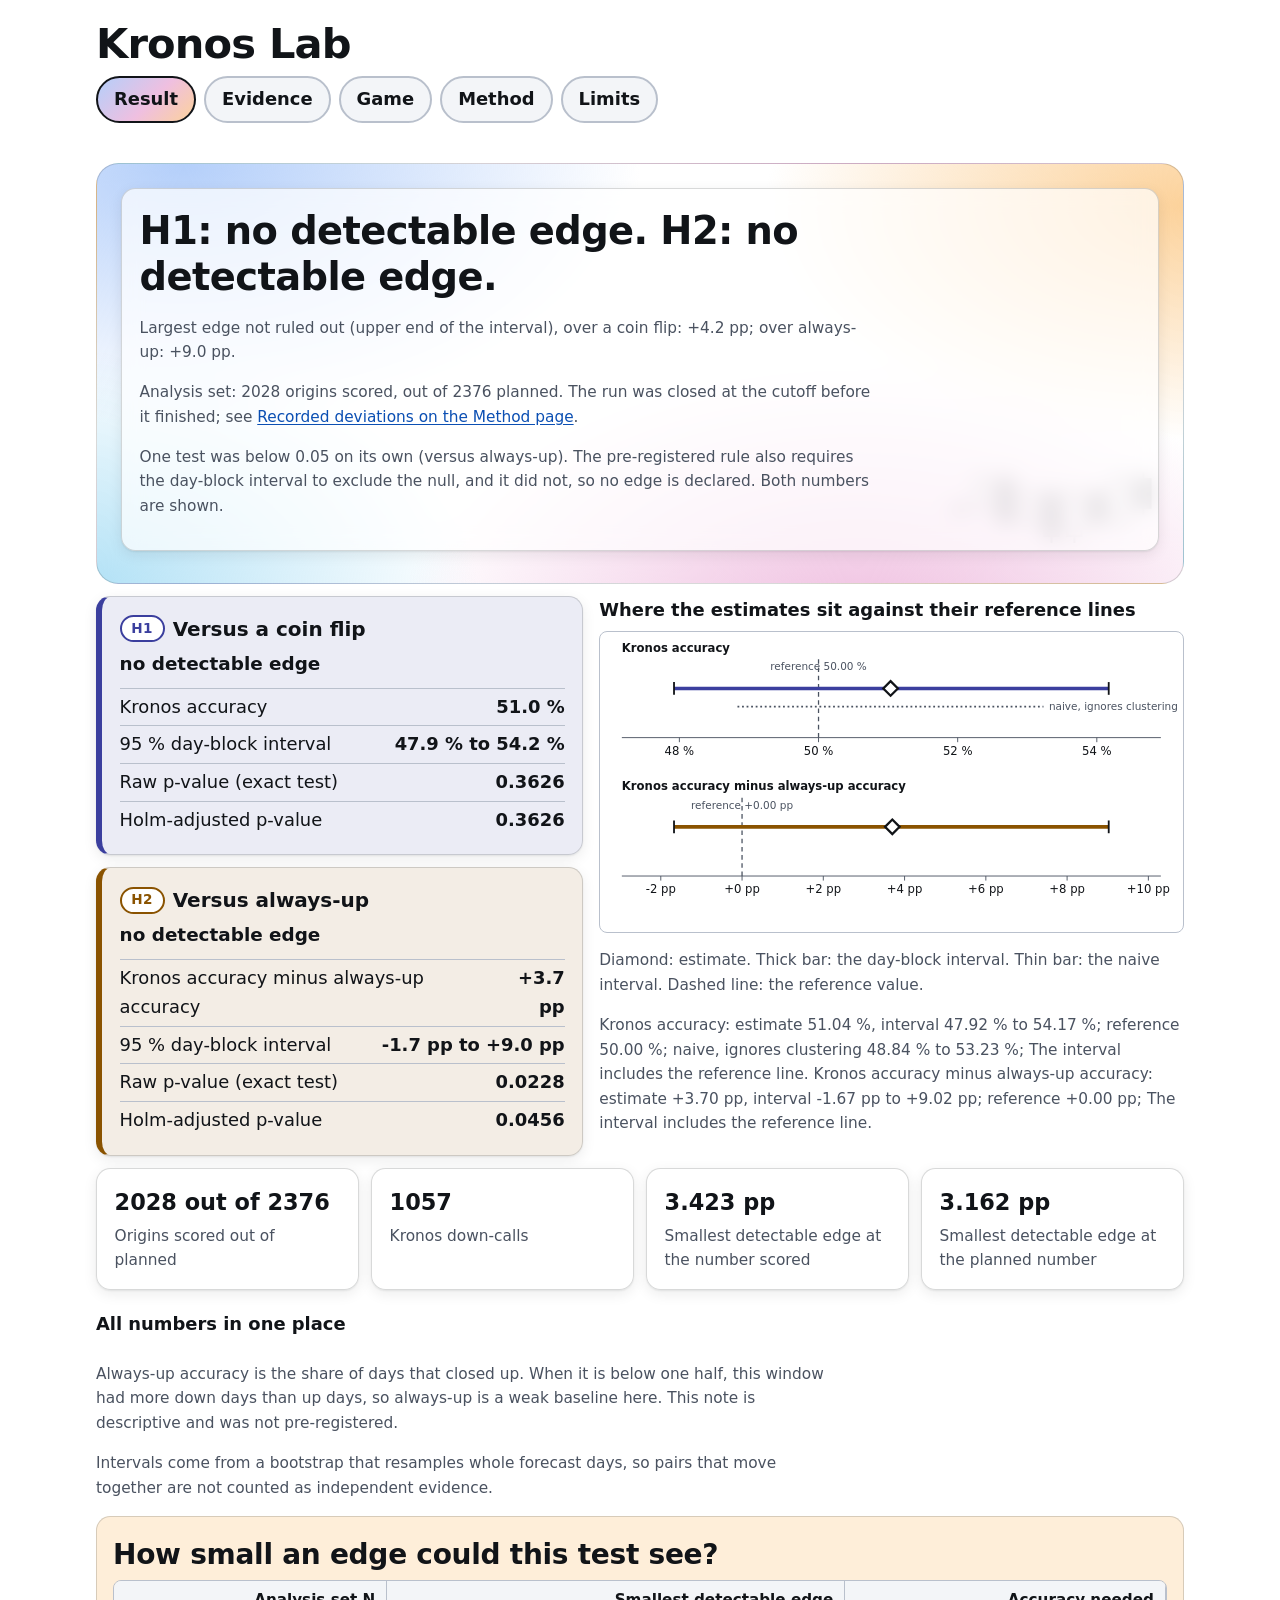
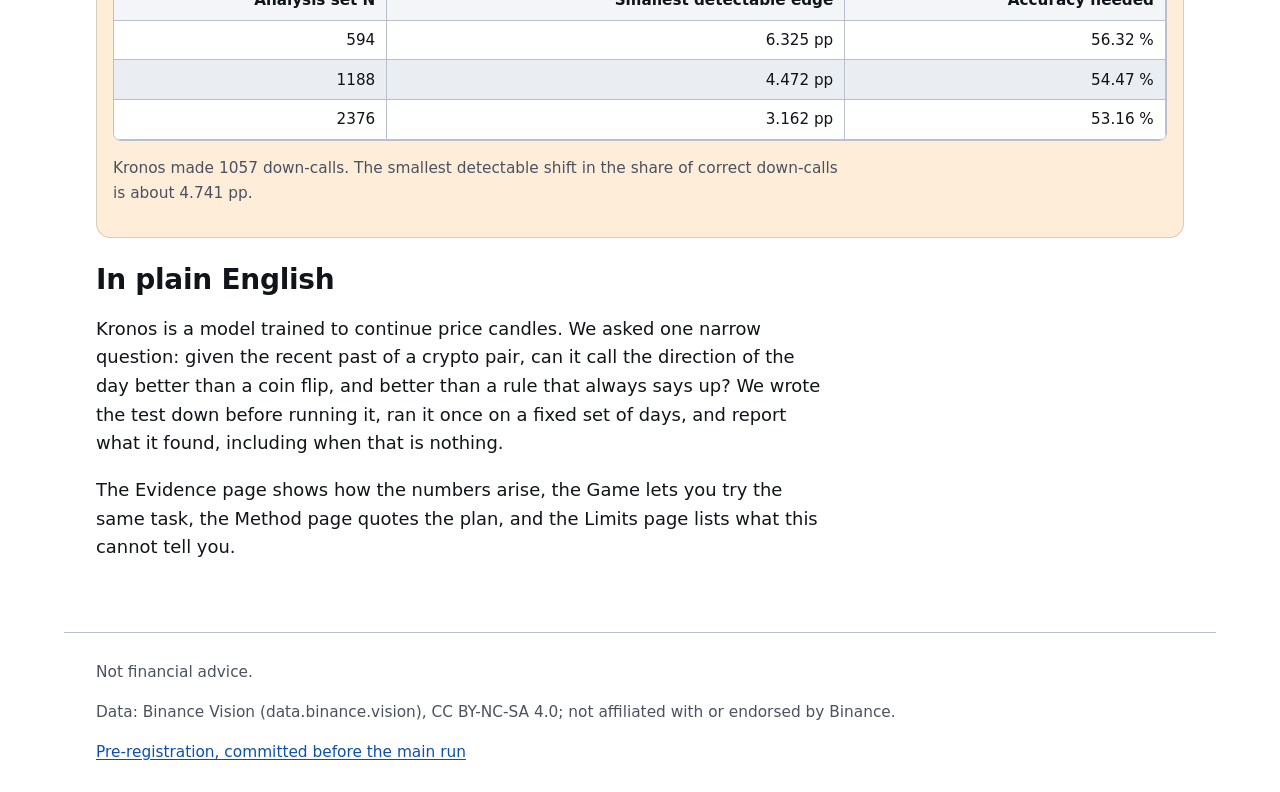
==== commit 14d3fb22: "Phase 7f: site fixes round 1 Co-Authored-By: Claude Sonnet 5.5 <noreply@anthropic.com>" ====
--- a/site/index.html
+++ b/site/index.html
@@ -14,7 +14,7 @@
   <script src="js/text.js" defer></script>
   <script src="js/index.js" defer></script>
 </head>
-<body>
+<body class="page-result">
   <div id="synthetic-banner" role="status" hidden></div>
   <header class="site">
     <h1>Kronos Lab</h1>
@@ -52,22 +52,25 @@
         </figure>
       </div>
       <div id="statcards" class="statcards"></div>
-      <dl class="stats">
+      <details class="allnums">
+        <summary id="allnums-title"></summary>
+        <dl class="stats">
         <dt>Origins scored (analysis set)</dt><dd data-bind="headline.n" data-fmt="int"></dd>
         <dt>Primary horizon (bars ahead)</dt><dd data-bind="protocol.primary_horizon"></dd>
         <dt>Kronos accuracy</dt><dd><span data-bind="primary.accuracy" data-fmt="pct"></span>, interval <span data-bind="primary.ci_accuracy" data-fmt="ci"></span></dd>
+        <dt>Versus a coin flip (exact test, Holm adjusted)</dt><dd data-bind="primary.p_h1_holm" data-fmt="p"></dd>
         <dt>Always-up accuracy</dt><dd data-bind="primary.always_up_accuracy" data-fmt="pct"></dd>
         <dt>Kronos minus always-up</dt><dd><span data-bind="primary.accuracy_diff" data-fmt="pp"></span>, interval <span data-bind="primary.ci_diff" data-fmt="cipp"></span></dd>
-        <dt>Versus a coin flip (exact test, Holm adjusted)</dt><dd data-bind="primary.p_h1_holm" data-fmt="p"></dd>
         <dt>Versus always-up (exact test, Holm adjusted)</dt><dd data-bind="primary.p_h2_holm" data-fmt="p"></dd>
         <dt>Kronos down-calls</dt><dd data-bind="headline.D" data-fmt="int"></dd>
         <dt>Down-calls where Kronos was right and always-up wrong</dt><dd data-bind="primary.discordant_kronos_right_alwaysup_wrong" data-fmt="int"></dd>
         <dt>Down-calls where Kronos was wrong and always-up right</dt><dd data-bind="primary.discordant_kronos_wrong_alwaysup_right" data-fmt="int"></dd>
-      </dl>
+        </dl>
+      </details>
       <p class="small" id="note-alwaysup" hidden></p>
       <p class="small">Intervals come from a bootstrap that resamples whole forecast days, so pairs that move together are not counted as independent evidence.</p>
     </section>
-    <section aria-labelledby="h-power">
+    <section class="band" aria-labelledby="h-power">
       <h2 id="h-power">How small an edge could this test see?</h2>
       <div id="power-table"></div>
       <p class="small" id="power-down"></p>
--- a/site/style.css
+++ b/site/style.css
@@ -9,9 +9,10 @@
   --pair-btc: #0b5fa5; --pair-eth: #1c94c8; --pair-sol: #b8478f; --pair-xrp: #c26a00; --pair-bnb: #8a7a00; --pair-doge: #6a4bb5;
   /* test labels */
   --h1: #3b3f9e; --h2: #8a5300;
-  --chip-mix: 14%; --tint-mix: 10%;
+  --you: #1a0b65; --kronos: #65470b; --coin: #796487;
+  --chip-mix: 24%; --tint-mix: 10%;
   /* hero mesh (decorative tints) */
-  --mesh-1: #dbeafe; --mesh-2: #fde7c8; --mesh-3: #f3d9ec; --mesh-4: #d9f0f9;
+  --mesh-1: #b4cffa; --mesh-2: #fcd29b; --mesh-3: #efbfe0; --mesh-4: #b4e2f6;
   --glass-bg: rgba(255, 255, 255, .70); --glass-line: rgba(17, 20, 24, .16);
   --sh-1: 0 1px 2px rgba(17, 20, 24, .08), 0 4px 14px rgba(17, 20, 24, .08); --sh-2: 0 2px 4px rgba(17, 20, 24, .10), 0 12px 32px rgba(17, 20, 24, .14);
   --ring: #0b4fb3;
@@ -28,8 +29,9 @@
     --banner-bg: #ff5470; --banner-fg: #1a0008;
     --pair-btc: #5c9ceb; --pair-eth: #8adcf2; --pair-sol: #f29bcf; --pair-xrp: #f5a640; --pair-bnb: #d8c23c; --pair-doge: #b79cf0;
     --h1: #aeb2ff; --h2: #f0b462;
-    --chip-mix: 22%; --tint-mix: 16%;
-    --mesh-1: #1b2a44; --mesh-2: #3a2a14; --mesh-3: #34203a; --mesh-4: #12303b;
+    --you: #6347eb; --kronos: #f6ddac; --coin: #bfb3c7;
+    --chip-mix: 32%; --tint-mix: 16%;
+    --mesh-1: #1c3a74; --mesh-2: #5a3d0c; --mesh-3: #5a2a66; --mesh-4: #0f4a5e;
     --glass-bg: rgba(26, 31, 39, .72); --glass-line: rgba(241, 243, 246, .22);
     --sh-1: 0 1px 2px rgba(0, 0, 0, .5), 0 4px 14px rgba(0, 0, 0, .4); --sh-2: 0 2px 4px rgba(0, 0, 0, .55), 0 12px 32px rgba(0, 0, 0, .5);
     --ring: #7db2ff;
@@ -107,6 +109,9 @@
 .statval { font-size: 1.4rem; font-weight: 800; font-variant-numeric: tabular-nums; }
 .statlabel { color: var(--muted); font-size: var(--t-small); }
 
+details.allnums { margin: var(--s-3) 0; }
+details.allnums > summary { cursor: pointer; font-weight: 700; padding: var(--s-2) 0; min-height: 44px; display: flex; align-items: center; }
+
 /* pair chips: identity = hue + text */
 .chip { --pair: var(--line); display: inline-flex; align-items: center; gap: .4em; padding: .1rem .7rem; border: 2px solid var(--pair); border-radius: 999px; white-space: nowrap;
   background: color-mix(in srgb, var(--pair) var(--chip-mix), var(--bg)); color: var(--fg); font-weight: 700; font-size: .9rem; line-height: 1.5; }
@@ -129,8 +134,10 @@
 .mono { font-family: ui-monospace, SFMono-Regular, Menlo, Consolas, monospace; font-size: .85rem; overflow-wrap: anywhere; }
 
 /* evidence: soft section bands */
-.band { background: linear-gradient(180deg, var(--card), transparent); border-radius: var(--r-2); padding: var(--s-2) var(--s-4) var(--s-4); margin: var(--s-4) 0; }
+.band { background: color-mix(in srgb, var(--band-tint, var(--mesh-1)) 38%, var(--bg)); border: 1px solid var(--glass-line); border-radius: var(--r-2); padding: var(--s-2) var(--s-4) var(--s-4); margin: var(--s-4) 0; }
 .band > h2 { margin-top: var(--s-3); }
+.page-result { --band-tint: var(--mesh-2); } .page-evidence { --band-tint: var(--mesh-1); } .page-game { --band-tint: var(--mesh-3); }
+.page-method { --band-tint: var(--mesh-4); } .page-limits { --band-tint: var(--mesh-2); }
 
 /* controls */
 select, button, .btn { font: inherit; color: var(--fg); background: var(--bg); border: 2px solid var(--fg); border-radius: 999px; min-height: 48px; min-width: 48px; padding: .5rem 1.2rem;
@@ -145,7 +152,7 @@
 svg text { fill: var(--fg); font: .8rem system-ui, sans-serif; }
 svg .axis { stroke: var(--muted); stroke-width: 1; }
 svg .grid { stroke: var(--line); stroke-width: 1; stroke-dasharray: 1 4; }
-svg .s-sample { fill: none; stroke: var(--pair, var(--muted)); stroke-width: 1.3; stroke-dasharray: 2 3; opacity: .9; }
+svg .s-sample { fill: none; stroke: var(--pair, var(--muted)); stroke-width: 1.5; stroke-dasharray: 1.5 3.5; stroke-linecap: round; opacity: .95; }
 svg .s-mean { fill: none; stroke: var(--fg); stroke-width: 3.4; }
 svg .s-actual { fill: none; stroke: var(--fg); stroke-width: 3; stroke-dasharray: 9 4 2 4; }
 svg .s-zero { fill: none; stroke: var(--muted); stroke-width: 1.4; stroke-dasharray: 5 4; }
@@ -163,6 +170,7 @@
 svg .ci-naive { stroke: var(--muted); stroke-width: 2; stroke-dasharray: 2 3; }
 svg .ci-point { fill: var(--bg); stroke: var(--fg); stroke-width: 2.5; }
 svg .plot-title { font-weight: 700; }
+svg .end-label { font-weight: 700; font-size: .78rem; }
 svg .plot-ref, svg .plot-note { fill: var(--muted); font-size: .72rem; }
 ul.legend { list-style: none; padding: 0; margin: .5rem 0; display: grid; gap: .3rem; }
 ul.legend li { display: flex; align-items: center; gap: .6rem; }
@@ -173,9 +181,10 @@
 .progressbar { height: .6rem; border: 2px solid var(--fg); border-radius: 999px; overflow: hidden; background: var(--bg); margin: var(--s-2) 0; }
 .progressbar > span { display: block; height: 100%; width: 0; background: repeating-linear-gradient(45deg, var(--fg) 0 6px, var(--muted) 6px 12px); transition: width .35s ease; }
 .tallies { display: grid; grid-template-columns: repeat(3, 1fr); gap: var(--s-2); text-align: center; }
-.tallies div { border-radius: var(--r-1); padding: .5rem .3rem; background: var(--card); border: 2px solid var(--fg); font-weight: 650; }
-.tallies .kronos { border-style: dashed; }
-.tallies .coin { border-style: dotted; }
+.tallies div { --acc: var(--fg); border-radius: var(--r-1); padding: .5rem .3rem; background: color-mix(in srgb, var(--acc) var(--tint-mix), var(--card)); border: 3px solid var(--acc); font-weight: 650; }
+.tallies .you { --acc: var(--you); }
+.tallies .kronos { --acc: var(--kronos); border-style: dashed; }
+.tallies .coin { --acc: var(--coin); border-style: dotted; }
 .tallies strong { display: block; font-size: 1.6rem; font-variant-numeric: tabular-nums; }
 .reveal { animation: rise .3s ease both; }
 
@@ -190,7 +199,9 @@
   .toc p { margin: 0 0 var(--s-2); font-weight: 800; }
 }
 .callout { position: relative; padding: var(--s-3) var(--s-4); margin: var(--s-3) 0; border-radius: var(--r-1); background: var(--card); }
-.callout .label { display: inline-block; margin-bottom: .2rem; font-size: .8rem; font-weight: 800; letter-spacing: .06em; text-transform: uppercase; color: var(--fg); }
+.callout { list-style: none; }
+.callout::marker { content: ""; }
+.callout .label { display: block; margin: 0 0 .3rem; font-size: .8rem; font-weight: 800; letter-spacing: .08em; font-variant-caps: all-small-caps; color: var(--fg); white-space: nowrap; }
 .callout.deviation { border: 4px double var(--fg); }
 .callout.limit { border: 2px dashed var(--fg); }
 .callout.disclosure { border: 2px dotted var(--fg); }
@@ -199,8 +210,8 @@
 
 footer { border-top: 1px solid var(--line); margin-top: var(--s-6); color: var(--muted); font-size: var(--t-small); }
 
-@keyframes fade-in { from { opacity: 0; transform: translateY(6px); } to { opacity: 1; transform: none; } }
-@keyframes rise { from { opacity: 0; transform: translateY(8px); } to { opacity: 1; transform: none; } }
+@keyframes fade-in { from { transform: translateY(6px); } to { transform: none; } }
+@keyframes rise { from { transform: translateY(8px); } to { transform: none; } }
 @media (prefers-reduced-motion: reduce) { *, *::before, *::after { animation: none !important; transition: none !important; scroll-behavior: auto !important; } }
 @media print {
   :root { --bg: #fff; --fg: #000; --muted: #333; --card: #fff; --zebra: #f0f0f0; --line: #777; --glass-bg: #fff; --sh-1: none; --sh-2: none; }
